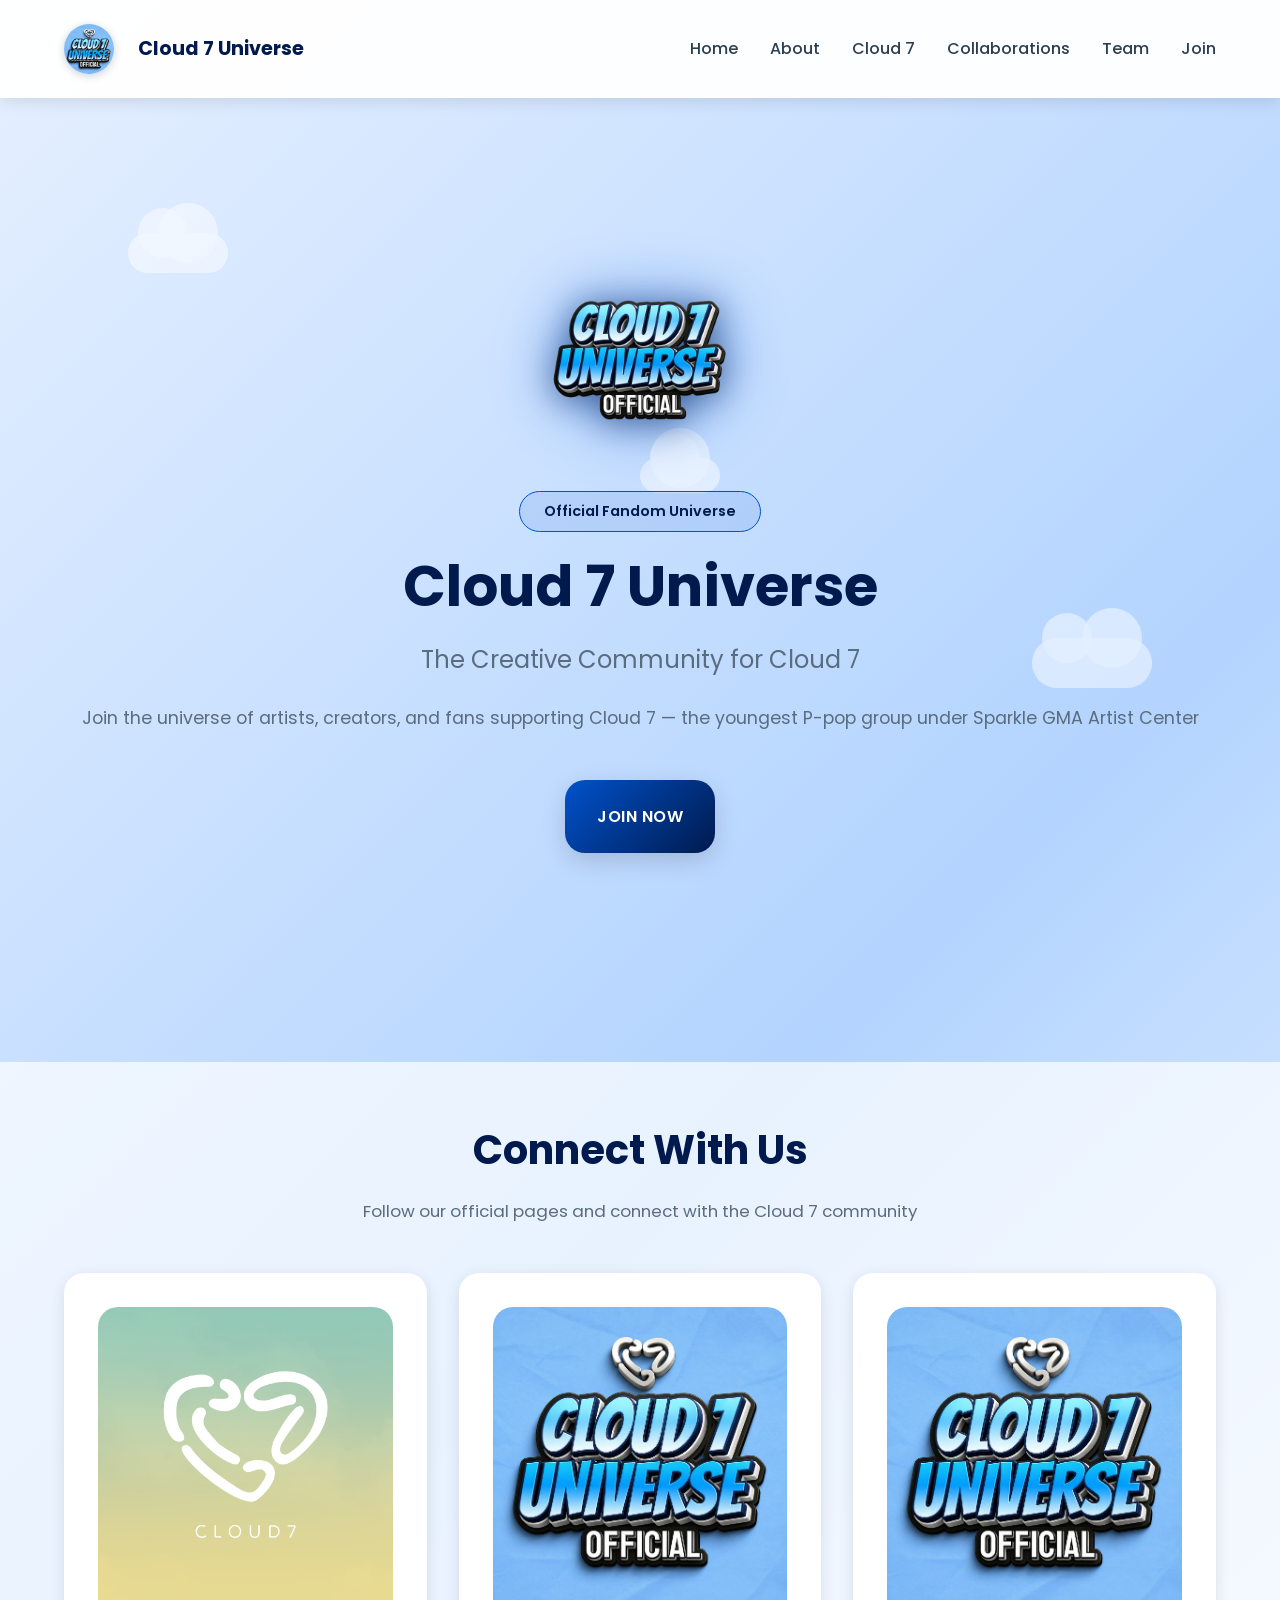
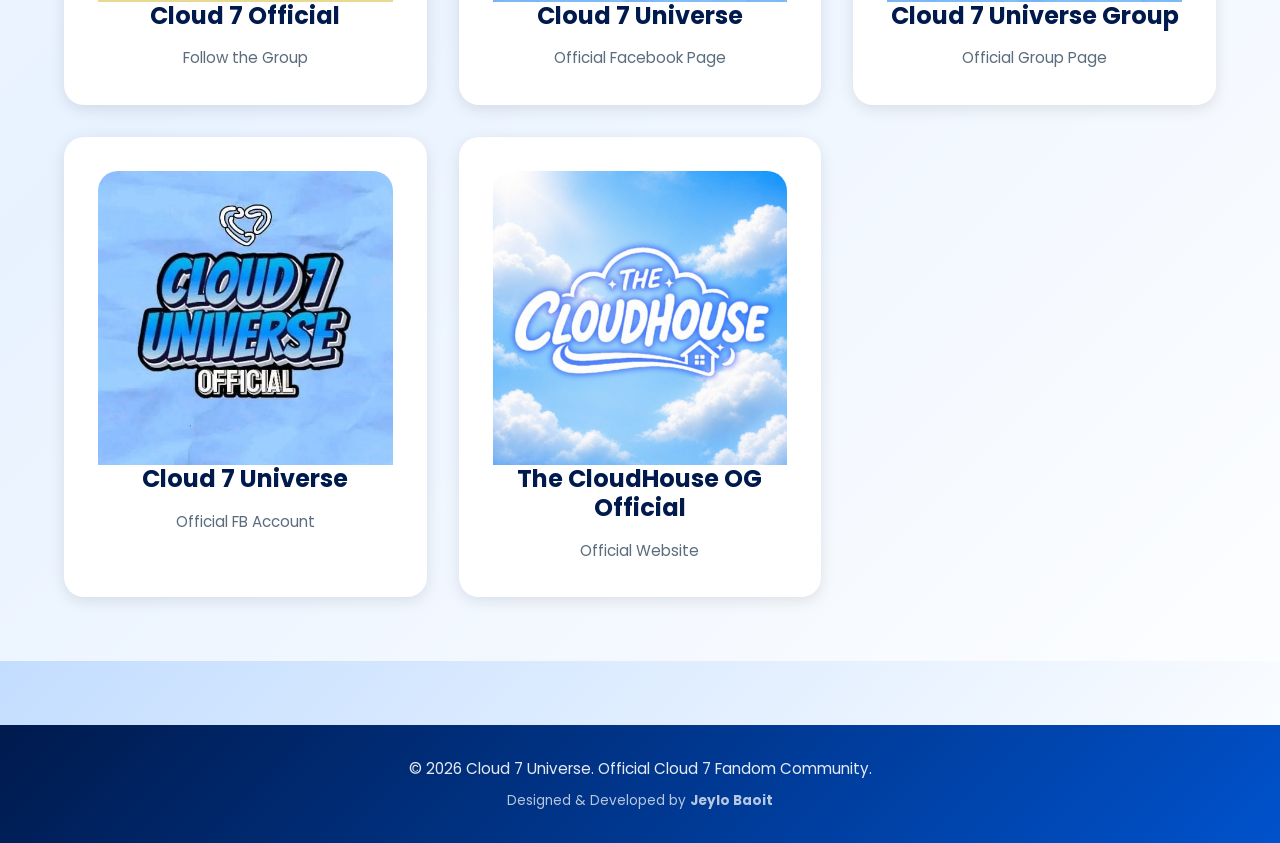
==== index.html @ 12aca907 "Cloud 7 Universe Website" ====
<!DOCTYPE html>
<html lang="en">

<head>
    <!-- Google tag (gtag.js) -->
    <script async src="https://www.googletagmanager.com/gtag/js?id=G-98ZLKG1Z7Q"></script>
    <script>
        window.dataLayer = window.dataLayer || [];
        function gtag() { dataLayer.push(arguments); }
        gtag('js', new Date());

        gtag('config', 'G-98ZLKG1Z7Q');
    </script>

    <meta charset="UTF-8">
    <meta name="viewport" content="width=device-width, initial-scale=1.0">
    <title>Cloud 7 Universe - Official Community</title>
    <link rel="icon" type="image/png" href="favicon.png">
    <link href="https://fonts.googleapis.com/css2?family=Poppins:wght@300;400;600;700&display=swap" rel="stylesheet">
    <link rel="stylesheet" href="css/styles.css">

    <meta name="description" content="Cloud 7 Universe - The Official Cloud 7 Creative Fandom Community" />

    <meta name="author" content="Jeylo Baoit">

    <meta property="og:title" content="Cloud 7 Universe" />
    <meta property="og:description" content="The Official Cloud 7 Creative Fandom Community" />
    <meta property="og:image" content="https://c7u-og.vercel.app/assets/banner.jpg" />
    <meta property="og:url" content="https://c7u-og.vercel.app/" />
    <meta property="og:type" content="website" />

    <meta name="twitter:card" content="summary_large_image" />
    <meta name="twitter:title" content="Cloud 7 Universe" />
    <meta name="twitter:description" content="The Official Cloud 7 Creative Fandom Community" />
    <meta name="twitter:image" content="https://c7u-og.vercel.app/assets/banner.jpg" />
</head>

<body>
    <!-- Navigation -->
    <nav class="navbar">
        <div class="container">
            <div class="navbar__brand">
                <img src="assets/c7u-logo.png" alt="Cloud 7 Universe" class="navbar__logo">
                <span class="navbar__title">Cloud 7 Universe</span>
            </div>
            <button class="navbar__toggle" id="navbarToggle">
                <span class="navbar__toggle-line"></span>
                <span class="navbar__toggle-line"></span>
                <span class="navbar__toggle-line"></span>
            </button>
            <ul class="navbar__links" id="navbarLinks">
                <li><a href="index.html" class="nav-link">Home</a></li>
                <li><a href="about.html" class="nav-link">About</a></li>
                <li><a href="cloud7.html" class="nav-link">Cloud 7</a></li>
                <li><a href="collabs.html" class="nav-link">Collaborations</a></li>
                <li><a href="team.html" class="nav-link">Team</a></li>
                <li><a href="join.html" class="nav-link">Join</a></li>
            </ul>
        </div>
    </nav>

    <!-- Hero Section -->
    <section id="hero" class="hero">
        <div class="clouds cloud-1"></div>
        <div class="clouds cloud-2"></div>
        <div class="clouds cloud-3"></div>

        <div class="hero__content container">
            <div class="cloud7-logo-placeholder">
                <img id="cloud7-hero-logo" src="/assets/c7universelogo.png" alt="Cloud 7 Universe Logo"
                    class="hero__c7u-logo">
            </div>
            <div class="hero__badge">Official Fandom Universe</div>
            <h1 class="hero__title">Cloud 7 Universe</h1>
            <p class="hero__subtitle">The Creative Community for Cloud 7</p>
            <p class="hero__description">Join the universe of artists, creators, and fans supporting Cloud 7 — the youngest P-pop group under Sparkle GMA Artist Center</p>
            <div class="hero__buttons"
                style="display: flex; gap: 1rem; justify-content: center; flex-wrap: wrap; margin-top: var(--spacing-lg);">
                <a href="/join.html" class="btn btn--primary">Join Now</a>
            </div>
        </div>
    </section>

    <div class="container ad-wrapper">
        <div class="ad-desktop">
            <script>
                atOptions = { 'key': '6c63495fec647797b8f79b1b82de79e2', 'format': 'iframe', 'height': 90, 'width': 728, 'params': {} };
            </script>
            <script src="https://www.highperformanceformat.com/6c63495fec647797b8f79b1b82de79e2/invoke.js"></script>
        </div>
        <div class="ad-mobile">
            <script>
                atOptions = { 'key': '10fb9617601a5bcb033514410afb24b4', 'format': 'iframe', 'height': 50, 'width': 320, 'params': {} };
            </script>
            <script src="https://www.highperformanceformat.com/10fb9617601a5bcb033514410afb24b4/invoke.js"></script>
        </div>
    </div>

   <!-- Social Links Section -->
    <section class="social-links-section">
        <div class="container">
            <h2>Connect With Us</h2>
            <p>Follow our official pages and connect with the Cloud 7 community</p>

            <div class="social-links-grid">
                <a href="https://facebook.com/cloud7.official" target="_blank" class="social-link-card">
                    <img class="social-link-image" src="/assets/FandomLogo/Cloud7.jpg" alt="Cloud 7 Official Logo">
                    <h3>Cloud 7 Official</h3>
                    <p>Follow the Group</p>
                </a>
                <a href="https://www.facebook.com/profile.php?id=61563776624642" target="_blank" class="social-link-card">
                    <img class="social-link-image" src="/assets/FandomLogo/Cloud7Universe.jpg" alt="Cloud 7 Universe Page Logo">
                    <h3>Cloud 7 Universe</h3>
                    <p>Official Facebook Page</p>
                </a>
                <a href="https://facebook.com/groups/492626449841966/" target="_blank" class="social-link-card">
                    <img class="social-link-image" src="/assets/FandomLogo/Cloud7Universe.jpg" alt="Cloud 7 Universe Group Logo">
                    <h3>Cloud 7 Universe Group</h3>
                    <p>Official Group Page</p>
                </a>
                <a href="https://www.facebook.com/profile.php?id=61564913729184" target="_blank" class="social-link-card">
                    <img class="social-link-image" src="/assets/c7u-fb.jpg" alt="Cloud 7 Universe FB Account">
                    <h3>Cloud 7 Universe</h3>
                    <p>Official FB Account</p>
                </a>
                <a href="https://tch-og.vercel.app/" target="_blank" class="social-link-card">
                    <img class="social-link-image" src="/assets/FandomLogo/TheCloudHouseOG.jpg" alt="Cloud 7 Universe Group Logo">
                    <h3>The CloudHouse OG Official</h3>
                    <p>Official Website</p>
                </a>
            </div>
        </div>
    </section>

    <!-- Footer -->
    <footer class="footer">
        <div class="container">
            <p class="footer__text">&copy; 2026 Cloud 7 Universe. Official Cloud 7 Fandom Community.</p>
            <p class="footer__text" style="font-size: 0.85rem; margin-top: var(--spacing-xs); opacity: 0.8;">
                Designed & Developed by <strong>Jeylo Baoit</strong>
            </p>
        </div>
    </footer>

    <script src="https://pl29315299.profitablecpmratenetwork.com/f8/2f/6e/f82f6e07f75e69f4d3b2a79e939c2907.js"></script>
    <script src="js/script.js"></script>
</body>
</html>
---- css/styles.css ----
/* CSS Custom Properties */
:root {
    --color-primary: #0052CC;
    /* Royal Blue */
    --color-primary-dark: #001A4D;
    /* Deep Space Navy */
    --color-secondary: #E6F0FF;
    /* Ghost Blue */
    --color-accent: #00BFFF;
    /* Electric Sky Blue */
    --color-text: #2C3E50;
    --color-text-light: #5A6C7D;
    --color-white: #FFFFFF;
    --color-shadow: rgba(0, 0, 0, 0.1);

    --spacing-xs: 0.5rem;
    --spacing-sm: 1rem;
    --spacing-md: 1.5rem;
    --spacing-lg: 2rem;
    --spacing-xl: 3rem;
    --spacing-2xl: 4rem;

    --radius: 12px;
    --radius-lg: 20px;

    --shadow: 0 4px 15px var(--color-shadow);
    --shadow-lg: 0 8px 25px rgba(0, 0, 0, 0.15);

    --transition: all 0.3s ease;
}

/* Reset & Base Styles */
* {
    margin: 0;
    padding: 0;
    box-sizing: border-box;
}

html {
    scroll-behavior: smooth;
}

body {
    font-family: 'Poppins', sans-serif;
    color: var(--color-text);
    line-height: 1.6;
    background: linear-gradient(135deg, #E6F0FF 0%, #B3D4FF 50%, #FFFFFF 100%);
    min-height: 100vh;
}

/* Container */
.container {
    max-width: 1200px;
    margin: 0 auto;
    padding: 0 var(--spacing-md);
}

/* Typography */
h1,
h2,
h3,
h4,
h5,
h6 {
    line-height: 1.2;
    font-weight: 700;
}

h2 {
    font-size: 2.5rem;
}

h3 {
    font-size: 1.5rem;
}

p {
    color: var(--color-text-light);
}

.section__title {
    text-align: center;
    margin-bottom: var(--spacing-2xl);
    color: var(--color-primary-dark);
    position: relative;
    animation: fadeInDown 0.8s ease;
}

.section__title::after {
    content: '';
    display: block;
    width: 60px;
    height: 4px;
    background: linear-gradient(90deg, var(--color-primary), var(--color-accent));
    margin: var(--spacing-md) auto 0;
    border-radius: 2px;
}

/* Navigation */
.navbar {
    background: rgba(255, 255, 255, 0.95);
    padding: var(--spacing-md) 0;
    position: sticky;
    top: 0;
    z-index: 100;
    box-shadow: var(--shadow);
}

.navbar .container {
    display: flex;
    justify-content: space-between;
    align-items: center;
    flex-wrap: wrap;
}

.navbar__brand {
    display: flex;
    align-items: center;
    gap: var(--spacing-md);
    text-decoration: none;
    color: inherit;
}

.navbar__logo {
    height: 50px;
    width: 50px;
    border-radius: 50%;
    display: block;
    object-fit: cover;
    box-shadow: 0 2px 8px rgba(0, 26, 77, 0.2);
}

.navbar__title {
    font-size: 1.2rem;
    font-weight: 700;
    color: var(--color-primary-dark);
}

/* Hamburger Menu */
.navbar__toggle {
    display: none;
    flex-direction: column;
    background: none;
    border: none;
    cursor: pointer;
    padding: var(--spacing-xs);
    gap: 6px;
}

.navbar__toggle-line {
    width: 25px;
    height: 3px;
    background: var(--color-primary-dark);
    border-radius: 2px;
    transition: all 0.3s ease;
}

.navbar__toggle.active .navbar__toggle-line:nth-child(1) {
    transform: rotate(45deg) translate(10px, 10px);
}

.navbar__toggle.active .navbar__toggle-line:nth-child(2) {
    opacity: 0;
}

.navbar__toggle.active .navbar__toggle-line:nth-child(3) {
    transform: rotate(-45deg) translate(7px, -7px);
}

.navbar__links {
    display: flex;
    list-style: none;
    gap: var(--spacing-lg);
    width: auto;
}

.nav-link {
    text-decoration: none;
    color: var(--color-text);
    font-weight: 500;
    transition: var(--transition);
    position: relative;
}

.nav-link:hover {
    color: var(--color-primary);
}

@media (max-width: 768px) {
    .navbar__toggle {
        display: flex;
    }

    .navbar__links {
        display: none;
        width: 100%;
        flex-direction: column;
        gap: var(--spacing-md);
        position: absolute;
        top: 100%;
        left: 0;
        right: 0;
        background: rgba(255, 255, 255, 0.98);
        padding: var(--spacing-lg);
        box-shadow: var(--shadow);
    }

    .navbar__links.active {
        display: flex;
    }

    .navbar__links li {
        width: 100%;
    }

    .nav-link {
        display: block;
        padding: var(--spacing-md) 0;
        border-bottom: 1px solid rgba(0, 0, 0, 0.05);
    }

    .nav-link::after {
        display: none;
    }

    .nav-link:active {
        color: var(--color-primary);
    }
}

/* Cloud Animation */
.clouds {
    position: absolute;
    background: rgba(255, 255, 255, 0.8);
    border-radius: 100px;
    opacity: 0.6;
    animation: float 20s infinite ease-in-out;
}

.clouds::before,
.clouds::after {
    content: '';
    position: absolute;
    background: rgba(255, 255, 255, 0.8);
    border-radius: 100px;
}

.clouds::before {
    width: 50px;
    height: 50px;
    top: -25px;
    left: 10px;
}

.clouds::after {
    width: 60px;
    height: 60px;
    top: -30px;
    right: 10px;
}

.cloud-1 {
    width: 100px;
    height: 40px;
    top: 15%;
    left: 10%;
    animation-delay: 0s;
}

.cloud-2 {
    width: 120px;
    height: 50px;
    top: 60%;
    right: 10%;
    animation-delay: -10s;
}

.cloud-3 {
    width: 80px;
    height: 35px;
    top: 40%;
    left: 50%;
    animation-delay: -5s;
}

@keyframes float {

    0%,
    100% {
        transform: translateX(0px);
    }

    50% {
        transform: translateX(30px);
    }
}

@keyframes fadeInDown {
    from {
        opacity: 0;
        transform: translateY(-20px);
    }

    to {
        opacity: 1;
        transform: translateY(0);
    }
}

@keyframes fadeIn {
    from {
        opacity: 0;
    }

    to {
        opacity: 1;
    }
}

/* Buttons */
.btn {
    padding: var(--spacing-md) var(--spacing-lg);
    border: none;
    border-radius: var(--radius-lg);
    font-size: 1rem;
    font-weight: 600;
    cursor: pointer;
    transition: var(--transition);
    text-transform: uppercase;
    letter-spacing: 0.5px;
    text-decoration: none;
}

.btn--primary {
    background: linear-gradient(135deg, var(--color-primary) 0%, var(--color-primary-dark) 100%);
    color: var(--color-white);
    box-shadow: var(--shadow-lg);
}

.btn--primary:hover {
    transform: translateY(-3px);
    box-shadow: 0 12px 30px rgba(0, 26, 77, 0.4);
}

.btn--secondary {
    background: var(--color-accent);
    color: var(--color-white);
    box-shadow: var(--shadow);
}

.btn--secondary:hover {
    transform: translateY(-3px);
    box-shadow: 0 12px 30px rgba(0, 191, 255, 0.4);
}

/* Hero Section */
.hero {
    position: relative;
    padding: var(--spacing-2xl) 0;
    min-height: 100vh;
    display: flex;
    align-items: center;
    justify-content: center;
    overflow: hidden;
    text-align: center;
}

.hero__banner {
    position: relative;
    z-index: 1;
    width: 100%;
    max-width: 600px;
    height: auto;
    margin: 0 auto var(--spacing-xl);
    display: block;
    border-radius: var(--radius-lg);
    box-shadow: var(--shadow-lg);
    animation: fadeIn 1s ease;
}

.hero__content {
    position: relative;
    z-index: 2;
    animation: fadeIn 1s ease;
}

.hero__badge {
    display: inline-block;
    background: rgba(0, 82, 204, 0.1);
    color: var(--color-primary-dark);
    padding: var(--spacing-xs) var(--spacing-md);
    border-radius: 50px;
    font-size: 0.9rem;
    font-weight: 600;
    margin-bottom: var(--spacing-md);
    border: 1px solid var(--color-primary);
}

.hero__title {
    font-size: 3.5rem;
    margin-bottom: var(--spacing-md);
    color: var(--color-primary-dark);
    line-height: 1.1;
}

.hero__subtitle {
    font-size: 1.5rem;
    margin-bottom: var(--spacing-md);
    color: var(--color-text-light);
}

.hero__description {
    font-size: 1.1rem;
    margin-bottom: var(--spacing-xl);
    color: var(--color-text-light);
}

@media (max-width: 768px) {
    .hero {
        min-height: 70vh;
        padding: var(--spacing-lg) 0;
    }

    .hero__title {
        font-size: 2rem;
    }

    .hero__subtitle {
        font-size: 1.1rem;
    }

    .hero__description {
        font-size: 1rem;
    }

    .hero__tch-logo,
    .hero__c7u-logo {
        max-height: 200px;
    }

    .cloud7-logo-about img {
        max-height: 180px;
    }

    .cloud7-page-logo {
        max-height: 180px;
    }
}

/* About Section */
.about {
    padding: var(--spacing-2xl) 0;
    background: rgba(255, 255, 255, 0.7);
}

.about__content {
    max-width: 700px;
    margin: 0 auto;
    animation: fadeIn 0.8s ease 0.2s backwards;
    margin-bottom: var(--spacing-2xl);
}

.about__text {
    font-size: 1.1rem;
    line-height: 1.8;
    text-align: center;
    margin-bottom: var(--spacing-xl);
}

.group-info {
    display: grid;
    grid-template-columns: repeat(auto-fit, minmax(200px, 1fr));
    gap: var(--spacing-lg);
    margin-top: var(--spacing-xl);
    align-items: stretch;
}

.info-item {
    background: var(--color-white);
    padding: var(--spacing-lg);
    border-radius: var(--radius);
    text-align: center;
    box-shadow: var(--shadow);
}

.info-item h4 {
    color: var(--color-primary-dark);
    margin-bottom: var(--spacing-md);
}

.info-item p {
    margin: 0;
    font-size: 0.95rem;
}

.info-link {
    display: block;
    padding: var(--spacing-md) var(--spacing-lg);
    background: linear-gradient(135deg, var(--color-primary), var(--color-primary-dark));
    color: var(--color-white);
    text-decoration: none;
    border-radius: var(--radius);
    font-weight: 600;
    transition: var(--transition);
}

.info-link:hover {
    transform: translateY(-2px);
    box-shadow: 0 4px 12px rgba(0, 26, 77, 0.3);
}

/* Logo Styles */
.cloud7-logo-placeholder {
    margin-bottom: var(--spacing-xl);
    text-align: center;
}

.hero__tch-logo,
.hero__c7u-logo {
    max-height: 200px;
    width: auto;
    display: block;
    margin: 0 auto;
    filter: drop-shadow(0 4px 16px rgba(0, 26, 77, 0.482)) drop-shadow(0 0 30px rgba(0, 82, 204, 0.499));
}

.cloud7-logo-about {
    text-align: center;
    margin-bottom: var(--spacing-xl);
}

.cloud7-logo-about img {
    max-height: 280px;
    width: auto;
    display: block;
    margin: 0 auto;
    filter: drop-shadow(0 4px 16px rgba(0, 26, 77, 0.35)) drop-shadow(0 0 30px rgba(0, 82, 204, 0.4));
}

.cloud7-image-container {
    margin: var(--spacing-xl) 0;
    text-align: center;
}

.cloud7-image {
    max-width: 400px;
    width: 100%;
    border-radius: var(--radius-lg);
    box-shadow: var(--shadow-lg);
    margin-bottom: var(--spacing-md);
}

.image-caption {
    font-size: 0.9rem;
    color: var(--color-text-light);
    font-style: italic;
    margin: 0;
}

/* Team Section */
.team {
    padding: var(--spacing-2xl) 0;
}

.team__grid {
    display: grid;
    grid-template-columns: repeat(auto-fit, minmax(250px, 1fr));
    gap: var(--spacing-xl);
    align-items: stretch;
}

.team__grid--single {
    grid-template-columns: repeat(auto-fit, minmax(250px, 1fr));
    max-width: 550px;
    margin: 0 auto;
}

/* Team Hierarchy (Blue Spectrum) */
.team-hierarchy {
    padding: var(--spacing-2xl) 0;
}

.hierarchy-section {
    margin-bottom: var(--spacing-2xl);
}

.hierarchy-title {
    text-align: center;
    margin-bottom: var(--spacing-lg);
    position: relative;
    padding-bottom: var(--spacing-md);
}

.hierarchy-title--level1 {
    font-size: 2rem;
    color: #001A4D;
}

.hierarchy-title--level1::after {
    background: linear-gradient(90deg, #001A4D, #002B80);
}

.hierarchy-title--level2 {
    font-size: 1.8rem;
    color: #003399;
}

.hierarchy-title--level2::after {
    background: linear-gradient(90deg, #003399, #0044CC);
}

.hierarchy-title--level3 {
    font-size: 1.6rem;
    color: #0052CC;
}

.hierarchy-title--level3::after {
    background: linear-gradient(90deg, #0052CC, #1A75FF);
}

.hierarchy-title--level4 {
    font-size: 1.6rem;
    color: #007FFF;
}

.hierarchy-title--level4::after {
    background: linear-gradient(90deg, #007FFF, #3399FF);
}

.hierarchy-title--level5 {
    font-size: 1.5rem;
    color: #00BFFF;
}

.hierarchy-title--level5::after {
    background: linear-gradient(90deg, #00BFFF, #4DD2FF);
}

.hierarchy-title::after {
    content: '';
    display: block;
    width: 60px;
    height: 4px;
    margin: var(--spacing-md) auto 0;
    border-radius: 2px;
}

.team-card {
    background: var(--color-white);
    border-radius: var(--radius-lg);
    padding: var(--spacing-xl);
    text-align: center;
    box-shadow: var(--shadow);
    transition: var(--transition);
    animation: fadeIn 0.8s ease;
    display: flex;
    flex-direction: column;
    height: 100%;
}

.team-card:hover {
    transform: translateY(-10px);
    box-shadow: var(--shadow-lg);
}

.team-card__image {
    width: 100%;
    aspect-ratio: 1 / 1;
    object-fit: cover;
    border-radius: var(--radius-lg);
    margin-bottom: var(--spacing-lg);
    display: block;
    background: linear-gradient(135deg, rgba(0, 82, 204, 0.1), rgba(0, 191, 255, 0.1));
}

.team-card__name {
    margin-bottom: var(--spacing-xs);
    flex-grow: 1;
}

.team-card__role {
    font-size: 0.9rem;
    color: var(--color-primary);
    font-weight: 600;
    margin-bottom: var(--spacing-md);
}

.team-card__link {
    display: inline-block;
    padding: var(--spacing-xs) var(--spacing-md);
    background: linear-gradient(135deg, var(--color-primary), var(--color-primary-dark));
    color: var(--color-white);
    text-decoration: none;
    border-radius: var(--radius);
    font-size: 0.85rem;
    font-weight: 600;
    transition: var(--transition);
}

.team-card__link:hover {
    transform: translateY(-2px);
    box-shadow: 0 4px 12px rgba(0, 26, 77, 0.3);
}

@media (max-width: 768px) {
    .team__grid {
        grid-template-columns: repeat(auto-fit, minmax(200px, 1fr));
        gap: var(--spacing-md);
    }
}

/* Chart Section */
.chart-section {
    padding: var(--spacing-2xl) 0;
    background: rgba(255, 255, 255, 0.7);
}

.chart-container {
    max-width: 500px;
    margin: 0 auto;
    background: var(--color-white);
    padding: var(--spacing-xl);
    border-radius: var(--radius-lg);
    box-shadow: var(--shadow);
}

@media (max-width: 768px) {
    .chart-container {
        max-width: 100%;
    }
}

/* Join Section */
.join {
    padding: var(--spacing-2xl) 0;
    text-align: center;
}

.join__content {
    max-width: 700px;
    margin: 0 auto;
}

.join__text {
    font-size: 1.1rem;
    margin-bottom: var(--spacing-xl);
    line-height: 1.8;
}

/* Page Header */
.page-header {
    background: linear-gradient(135deg, var(--color-primary), var(--color-primary-dark));
    color: var(--color-white);
    padding: var(--spacing-2xl) 0;
    text-align: center;
    margin-top: var(--spacing-lg);
}

.page-header__title {
    font-size: 2.5rem;
    margin-bottom: var(--spacing-md);
}

.page-header__subtitle {
    font-size: 1.1rem;
    opacity: 0.95;
}

@media (max-width: 768px) {
    .page-header__title {
        font-size: 1.8rem;
    }

    .page-header__subtitle {
        font-size: 1rem;
    }
}

/* Quick Links Section */
.quick-links {
    padding: var(--spacing-2xl) 0;
    background: rgba(255, 255, 255, 0.5);
}

.links-grid {
    display: grid;
    grid-template-columns: repeat(auto-fit, minmax(280px, 1fr));
    gap: var(--spacing-xl);
}

.link-card {
    background: var(--color-white);
    border-radius: var(--radius-lg);
    padding: var(--spacing-xl);
    text-align: center;
    box-shadow: var(--shadow);
    transition: var(--transition);
    text-decoration: none;
    color: inherit;
}

.link-card:hover {
    transform: translateY(-8px);
    box-shadow: var(--shadow-lg);
}

.link-card__icon {
    font-size: 3rem;
    margin-bottom: var(--spacing-md);
    display: block;
    height: 60px;
    width: 60px;
    background: linear-gradient(135deg, rgba(0, 82, 204, 0.2), rgba(0, 191, 255, 0.2));
    border-radius: var(--radius);
    margin-left: auto;
    margin-right: auto;
}

.link-card h3 {
    margin-bottom: var(--spacing-sm);
    color: var(--color-primary-dark);
}

.link-card p {
    margin: 0;
}

/* Values Section */
.values-section {
    margin-top: var(--spacing-2xl);
    padding-top: var(--spacing-2xl);
    border-top: 2px solid rgba(0, 26, 77, 0.1);
}

.values-grid {
    display: grid;
    grid-template-columns: repeat(auto-fit, minmax(250px, 1fr));
    gap: var(--spacing-lg);
}

.value-card {
    background: var(--color-white);
    border-radius: var(--radius-lg);
    padding: var(--spacing-lg);
    text-align: center;
    box-shadow: var(--shadow);
    animation: fadeIn 0.8s ease;
}

.value-card__icon {
    font-size: 2.5rem;
    margin-bottom: var(--spacing-md);
    height: 60px;
    width: 60px;
    background: linear-gradient(135deg, rgba(0, 26, 77, 0.1), rgba(0, 82, 204, 0.1));
    border-radius: var(--radius);
    display: flex;
    align-items: center;
    justify-content: center;
    margin-left: auto;
    margin-right: auto;
}

.value-card h3 {
    margin-bottom: var(--spacing-sm);
    color: var(--color-primary-dark);
}

.value-card p {
    font-size: 0.95rem;
}

/* CTA Section */
.cta-section {
    margin-top: var(--spacing-2xl);
    padding: var(--spacing-xl);
    background: linear-gradient(135deg, rgba(0, 82, 204, 0.1), rgba(0, 191, 255, 0.1));
    border-radius: var(--radius-lg);
    text-align: center;
}

.cta-section h2 {
    margin-bottom: var(--spacing-md);
}

.cta-section p {
    margin-bottom: var(--spacing-lg);
}

/* Join Page */
.join-page {
    padding: var(--spacing-2xl) 0;
}

.join-card {
    background: var(--color-white);
    border-radius: var(--radius-lg);
    padding: var(--spacing-2xl);
    box-shadow: var(--shadow);
    max-width: 700px;
    margin: 0 auto;
}

.join-card h2 {
    color: var(--color-primary-dark);
    margin-bottom: var(--spacing-md);
    text-align: center;
}

.join-intro {
    text-align: center;
    font-size: 1.1rem;
    margin-bottom: var(--spacing-xl);
    line-height: 1.8;
}

/* GC Status Section */
.gc-status {
    background: linear-gradient(135deg, rgba(0, 26, 77, 0.1), rgba(0, 82, 204, 0.1));
    padding: var(--spacing-lg);
    border-radius: var(--radius-lg);
    text-align: center;
    margin-bottom: var(--spacing-xl);
    border: 2px solid rgba(0, 26, 77, 0.2);
}

.gc-status h3 {
    color: var(--color-primary-dark);
    margin-bottom: var(--spacing-md);
}

.gc-status p {
    margin-bottom: var(--spacing-lg);
}

.gc-status .btn {
    display: inline-block;
}

/* GC Full Notice */
.gc-full-notice {
    background: linear-gradient(135deg, rgba(0, 191, 255, 0.1), rgba(0, 191, 255, 0.05));
    padding: var(--spacing-lg);
    border-radius: var(--radius-lg);
    margin-bottom: var(--spacing-xl);
    border: 2px solid rgba(0, 191, 255, 0.2);
}

.gc-full-notice h3 {
    color: #E74C3C;
    margin-bottom: var(--spacing-md);
}

.gc-full-notice p {
    margin-bottom: var(--spacing-lg);
}

.admin-contacts {
    display: grid;
    grid-template-columns: repeat(auto-fit, minmax(150px, 1fr));
    gap: var(--spacing-md);
}

.admin-contact-item {
    background: var(--color-white);
    padding: var(--spacing-md);
    border-radius: var(--radius);
    text-align: center;
    border: 1px solid rgba(0, 26, 77, 0.2);
}

.admin-contact-item h4 {
    color: var(--color-primary-dark);
    margin-bottom: var(--spacing-xs);
}

.admin-contact-item p {
    font-size: 0.85rem;
    margin-bottom: var(--spacing-md);
}

.admin-link {
    display: inline-block;
    padding: var(--spacing-xs) var(--spacing-md);
    background: linear-gradient(135deg, var(--color-primary), var(--color-primary-dark));
    color: var(--color-white);
    text-decoration: none;
    border-radius: var(--radius);
    font-size: 0.85rem;
    font-weight: 600;
    transition: var(--transition);
}

.admin-link:hover {
    transform: translateY(-2px);
    box-shadow: 0 4px 12px rgba(0, 26, 77, 0.3);
}

/* Benefits Section */
.benefits {
    margin: var(--spacing-2xl) 0;
    padding: var(--spacing-xl);
    background: rgba(0, 82, 204, 0.05);
    border-radius: var(--radius);
}

.benefits h3 {
    color: var(--color-primary-dark);
    margin-bottom: var(--spacing-lg);
    text-align: center;
}

.benefits-list {
    list-style: none;
    display: flex;
    flex-direction: column;
    gap: var(--spacing-md);
}

.benefits-list li {
    display: flex;
    align-items: center;
    gap: var(--spacing-md);
    font-size: 1rem;
}

.benefit-icon {
    color: var(--color-primary);
    font-weight: 700;
    font-size: 1.2rem;
    flex-shrink: 0;
    display: inline-block;
    width: 24px;
    height: 24px;
    background: rgba(0, 82, 204, 0.2);
    border-radius: 50%;
}

/* Application Form */
.application-form {
    margin: var(--spacing-2xl) 0;
}

.form-group {
    margin-bottom: var(--spacing-lg);
}

.form-group label {
    display: block;
    margin-bottom: var(--spacing-sm);
    font-weight: 600;
    color: var(--color-text);
}

.form-group input,
.form-group textarea {
    width: 100%;
    padding: var(--spacing-md);
    border: 2px solid rgba(0, 26, 77, 0.2);
    border-radius: var(--radius);
    font-family: 'Poppins', sans-serif;
    font-size: 1rem;
    transition: var(--transition);
}

.form-group input:focus,
.form-group textarea:focus {
    outline: none;
    border-color: var(--color-primary-dark);
    box-shadow: 0 0 0 3px rgba(0, 26, 77, 0.1);
}

.form-group.checkbox {
    display: flex;
    align-items: flex-start;
    gap: var(--spacing-md);
    margin-bottom: var(--spacing-xl);
}

.form-group.checkbox input {
    width: auto;
    margin-top: 4px;
    cursor: pointer;
}

.form-group.checkbox label {
    margin-bottom: 0;
    cursor: pointer;
}

.btn-wide {
    width: 100%;
}

.form-note {
    text-align: center;
    font-size: 0.9rem;
    color: var(--color-text-light);
    margin-top: var(--spacing-lg);
}

/* Success Message */
.success-message {
    background: linear-gradient(135deg, #00BFFF, #007FFF);
    color: var(--color-white);
    padding: var(--spacing-xl);
    border-radius: var(--radius-lg);
    text-align: center;
    margin-bottom: var(--spacing-xl);
    animation: slideIn 0.5s ease;
}

.success-message h3 {
    margin-bottom: var(--spacing-md);
    color: var(--color-white);
}

.success-message p {
    color: rgba(255, 255, 255, 0.95);
}

@keyframes slideIn {
    from {
        opacity: 0;
        transform: translateY(-20px);
    }

    to {
        opacity: 1;
        transform: translateY(0);
    }
}

/* Stats Section */
.stats-section {
    padding: var(--spacing-2xl) 0;
}

.stats-grid {
    display: grid;
    grid-template-columns: repeat(auto-fit, minmax(250px, 1fr));
    gap: var(--spacing-xl);
}

.stat-card {
    background: var(--color-white);
    padding: var(--spacing-xl);
    border-radius: var(--radius-lg);
    text-align: center;
    box-shadow: var(--shadow);
    animation: fadeIn 0.8s ease;
}

.stat-card__number {
    font-size: 2.5rem;
    font-weight: 700;
    color: var(--color-primary-dark);
    margin-bottom: var(--spacing-md);
}

.stat-card__label {
    font-size: 1rem;
    color: var(--color-text-light);
}

/* Collaborations Section */
.collaborations {
    padding: var(--spacing-2xl) 0;
}

.collab-intro {
    text-align: center;
    margin-bottom: var(--spacing-2xl);
}

.collab-intro h2 {
    color: var(--color-primary-dark);
    margin-bottom: var(--spacing-lg);
}

.collab-intro p {
    max-width: 700px;
    margin: 0 auto;
    font-size: 1.1rem;
    line-height: 1.8;
}

.collab-grid {
    display: grid;
    grid-template-columns: repeat(auto-fit, minmax(350px, 1fr));
    gap: var(--spacing-xl);
    margin-bottom: var(--spacing-2xl);
}

.collab-card {
    background: var(--color-white);
    border-radius: var(--radius-lg);
    padding: var(--spacing-xl);
    box-shadow: var(--shadow);
    transition: var(--transition);
    display: flex;
    flex-direction: column;
}

.collab-card:hover {
    transform: translateY(-8px);
    box-shadow: var(--shadow-lg);
}

.collab-card--coming {
    opacity: 0.8;
    background: linear-gradient(135deg, rgba(0, 82, 204, 0.1), rgba(0, 191, 255, 0.1));
}

.collab-card__header {
    display: flex;
    justify-content: space-between;
    align-items: flex-start;
    margin-bottom: var(--spacing-lg);
    gap: var(--spacing-md);
}

.collab-card__title {
    color: var(--color-primary-dark);
    margin: 0;
}

.collab-badge {
    display: inline-block;
    padding: var(--spacing-xs) var(--spacing-md);
    border-radius: 50px;
    font-size: 0.8rem;
    font-weight: 600;
    white-space: nowrap;
}

.collab-badge--active {
    background: linear-gradient(135deg, #0052CC, #00BFFF);
    color: var(--color-white);
}

.collab-badge--coming {
    background: linear-gradient(135deg, #001A4D, #002B80);
    color: var(--color-white);
}

.collab-card__content {
    flex-grow: 1;
    margin-bottom: var(--spacing-lg);
}

.collab-card__description {
    color: var(--color-text-light);
    margin-bottom: var(--spacing-md);
    line-height: 1.8;
}

.collab-features {
    background: rgba(0, 26, 77, 0.05);
    padding: var(--spacing-md);
    border-radius: var(--radius);
    margin-bottom: var(--spacing-md);
}

.collab-features h4 {
    margin-bottom: var(--spacing-md);
    color: var(--color-primary-dark);
}

.collab-features ul {
    list-style: none;
}

.collab-features li {
    padding: var(--spacing-xs) 0;
    color: var(--color-text);
}

.collab-features li::before {
    content: '→ ';
    color: var(--color-primary);
    font-weight: 600;
    margin-right: var(--spacing-xs);
}

.collab-card__footer {
    text-align: center;
    padding-top: var(--spacing-md);
    border-top: 1px solid rgba(0, 0, 0, 0.05);
}

.collab-status {
    font-size: 0.9rem;
    color: var(--color-text-light);
    font-weight: 500;
}

/* Checkbox Group */
.checkbox-group {
    display: flex;
    flex-direction: column;
    gap: var(--spacing-md);
    margin-bottom: var(--spacing-md);
}

.checkbox-label {
    display: flex;
    align-items: center;
    gap: var(--spacing-md);
    cursor: pointer;
    font-weight: 400;
}

.checkbox-label input {
    width: auto;
    cursor: pointer;
}

/* Important Links Section */
.important-links {
    padding: var(--spacing-2xl) 0;
    background: rgba(255, 255, 255, 0.7);
}

.important-links h2 {
    color: var(--color-primary-dark);
    text-align: center;
    margin-bottom: var(--spacing-md);
}

.important-links>.container>p {
    text-align: center;
    margin-bottom: var(--spacing-xl);
}

.links-section {
    display: grid;
    grid-template-columns: repeat(auto-fit, minmax(300px, 1fr));
    gap: var(--spacing-xl);
}

.links-category {
    background: var(--color-white);
    padding: var(--spacing-lg);
    border-radius: var(--radius-lg);
    box-shadow: var(--shadow);
}

.links-category h3 {
    color: var(--color-primary-dark);
    margin-bottom: var(--spacing-md);
}

.links-category ul {
    list-style: none;
}

.links-category li {
    margin-bottom: var(--spacing-md);
}

.links-category a {
    color: var(--color-primary-dark);
    text-decoration: none;
    font-weight: 500;
    transition: var(--transition);
    display: inline-flex;
    align-items: center;
    gap: var(--spacing-xs);
}

.links-category a:hover {
    color: var(--color-primary);
    transform: translateX(5px);
}

.links-category a::before {
    content: '→';
    font-size: 0.9rem;
}

.community-info {
    background: rgba(0, 82, 204, 0.05);
    padding: var(--spacing-xl);
    border-radius: var(--radius-lg);
    text-align: center;
    margin-top: var(--spacing-2xl);
}

.community-info h2 {
    color: var(--color-primary-dark);
    margin-bottom: var(--spacing-md);
}

.community-info p {
    margin-bottom: var(--spacing-md);
    line-height: 1.8;
}

.community-info p:last-of-type {
    margin-bottom: var(--spacing-lg);
}

.community-history {
    background: var(--color-white);
    padding: var(--spacing-lg);
    border-radius: var(--radius);
    margin: var(--spacing-lg) 0;
    border-left: 4px solid var(--color-primary);
}

.community-history h3 {
    color: var(--color-primary-dark);
    margin-bottom: var(--spacing-md);
}

.community-history p {
    margin: 0;
    font-size: 0.95rem;
}

.history-link {
    color: var(--color-primary-dark);
    text-decoration: none;
    font-weight: 600;
    transition: var(--transition);
}

.history-link:hover {
    color: var(--color-primary);
}

/* Social Links Section */
.social-links-section {
    padding: var(--spacing-2xl) 0;
    background: rgba(255, 255, 255, 0.7);
    text-align: center;
}

.social-links-section h2 {
    color: var(--color-primary-dark);
    margin-bottom: var(--spacing-md);
}

.social-links-section p {
    margin-bottom: var(--spacing-xl);
    font-size: 1.05rem;
}

.social-links-grid {
    display: grid;
    grid-template-columns: repeat(auto-fit, minmax(300px, 1fr));
    gap: var(--spacing-lg);
}

.social-link-card {
    background: var(--color-white);
    padding: var(--spacing-lg);
    border-radius: var(--radius-lg);
    box-shadow: var(--shadow);
    text-decoration: none;
    color: inherit;
    transition: var(--transition);
    border: 2px solid transparent;
}

.social-link-card:hover {
    transform: translateY(-8px);
    box-shadow: var(--shadow-lg);
    border-color: var(--color-primary);
}

.social-link-card h3 {
    color: var(--color-primary-dark);
    margin-top: 0;
    margin-bottom: var(--spacing-sm);
}

.social-link-card p {
    margin: 0;
    color: var(--color-text-light);
    font-size: 0.95rem;
}

.social-link-image {
    width: 100%;
    aspect-ratio: 1 / 1;
    object-fit: cover;
    border-radius: var(--radius-lg) var(--radius-lg) 0 0;
    margin: -var(--spacing-lg) -var(--spacing-lg) var(--spacing-lg) -var(--spacing-lg);
    display: block;
    background: linear-gradient(135deg, rgba(0, 82, 204, 0.1), rgba(0, 191, 255, 0.1));
}

.footer {
    background: linear-gradient(135deg, var(--color-primary-dark), var(--color-primary));
    color: var(--color-white);
    padding: var(--spacing-lg) 0;
    text-align: center;
    margin-top: var(--spacing-2xl);
}

.footer__text {
    color: rgba(255, 255, 255, 0.9);
    font-size: 0.95rem;
}

/* Cloud 7 Page */
.cloud7-hero {
    padding: var(--spacing-2xl) 0;
    background: rgba(255, 255, 255, 0.7);
}

.cloud7-hero .container {
    display: grid;
    grid-template-columns: 1fr 1fr;
    gap: var(--spacing-2xl);
    align-items: center;
}

.cloud7-logo-section {
    text-align: center;
}

.cloud7-page-logo {
    max-height: 280px;
    width: auto;
    filter: drop-shadow(0 4px 16px rgba(0, 26, 77, 0.482)) drop-shadow(0 0 30px rgba(0, 82, 204, 0.499));
}

.cloud7-hero-image {
    max-width: 100%;
    height: auto;
    border-radius: var(--radius-lg);
    box-shadow: 0 8px 32px rgba(0, 26, 77, 0.25), 0 0 30px rgba(0, 82, 204, 0.2);
}

.cloud7-hero-info h2 {
    color: var(--color-primary-dark);
    margin-bottom: var(--spacing-lg);
}

.intro-text {
    font-size: 1.05rem;
    line-height: 1.8;
    color: var(--color-text-light);
}

/* Members Section */
.cloud7-members {
    padding: var(--spacing-2xl) 0;
}

.members-grid {
    display: grid;
    grid-template-columns: repeat(auto-fit, minmax(300px, 1fr));
    gap: var(--spacing-lg);
}

.member-card {
    background: var(--color-white);
    border-radius: var(--radius-lg);
    padding: var(--spacing-lg);
    text-align: center;
    box-shadow: var(--shadow);
    transition: var(--transition);
}

.member-card:hover {
    transform: translateY(-8px);
    box-shadow: var(--shadow-lg);
}

.member-card__image {
    width: 100%;
    aspect-ratio: 1 / 1.2;
    object-fit: contain;
    border-radius: var(--radius);
    margin-bottom: var(--spacing-md);
    display: block;
    background: linear-gradient(135deg, rgba(0, 82, 204, 0.1), rgba(0, 191, 255, 0.1));
}

.member-card h3 {
    color: var(--color-primary-dark);
    margin-bottom: var(--spacing-sm);
}

.member-role {
    font-size: 0.9rem;
    color: var(--color-primary);
    font-weight: 600;
}

/* Discography Section */
.cloud7-discography {
    padding: var(--spacing-2xl) 0;
    background: rgba(255, 255, 255, 0.7);
}

.discography-content {
    display: grid;
    grid-template-columns: repeat(auto-fit, minmax(300px, 1fr));
    gap: var(--spacing-xl);
}

.discography-section {
    background: var(--color-white);
    padding: var(--spacing-lg);
    border-radius: var(--radius-lg);
    box-shadow: var(--shadow);
}

.discography-section h3 {
    color: var(--color-primary-dark);
    margin-bottom: var(--spacing-lg);
}

.release-card {
    display: flex;
    gap: var(--spacing-lg);
}

.release-image {
    width: 100px;
    height: 100px;
    background: linear-gradient(135deg, var(--color-primary), var(--color-primary-dark));
    border-radius: var(--radius);
    flex-shrink: 0;
}

.release-info h4 {
    color: var(--color-text);
    margin-bottom: var(--spacing-xs);
}

.release-date {
    font-size: 0.85rem;
    color: var(--color-primary);
    margin-bottom: var(--spacing-xs);
}

.release-type {
    font-size: 0.9rem;
    color: var(--color-text-light);
}

.singles-list {
    display: flex;
    flex-direction: column;
    gap: var(--spacing-md);
}

.single-item {
    padding: var(--spacing-md);
    background: rgba(0, 26, 77, 0.05);
    border-radius: var(--radius);
    border-left: 3px solid var(--color-primary);
}

.single-item h4 {
    color: var(--color-primary-dark);
    margin-bottom: var(--spacing-xs);
}

.single-item p {
    font-size: 0.9rem;
    margin: 0;
}

.discography-note {
    color: var(--color-text-light);
    margin-bottom: var(--spacing-lg);
}

.performance-list {
    display: grid;
    grid-template-columns: repeat(auto-fit, minmax(150px, 1fr));
    gap: var(--spacing-md);
    margin-bottom: var(--spacing-lg);
}

.performance-item {
    background: linear-gradient(135deg, rgba(0, 26, 77, 0.1), rgba(0, 82, 204, 0.1));
    padding: var(--spacing-md);
    border-radius: var(--radius);
    text-align: center;
    border: 1px solid rgba(0, 26, 77, 0.2);
}

.performance-item p {
    margin: 0;
    font-weight: 500;
}

/* Timeline Section */
.cloud7-timeline {
    padding: var(--spacing-2xl) 0;
}

.timeline {
    position: relative;
    padding: var(--spacing-xl) 0;
}

.timeline::before {
    content: '';
    position: absolute;
    left: 50%;
    top: 0;
    bottom: 0;
    width: 2px;
    background: linear-gradient(180deg, var(--color-primary), var(--color-primary-dark));
    transform: translateX(-50%);
}

.timeline-item {
    margin-bottom: var(--spacing-xl);
    position: relative;
}

.timeline-item:nth-child(odd) {
    margin-left: 0;
    margin-right: 50%;
    text-align: right;
    padding-right: var(--spacing-xl);
}

.timeline-item:nth-child(even) {
    margin-left: 50%;
    margin-right: 0;
    padding-left: var(--spacing-xl);
}

.timeline-date {
    font-weight: 600;
    color: var(--color-primary-dark);
    font-size: 0.95rem;
    margin-bottom: var(--spacing-sm);
}

.timeline-content {
    background: var(--color-white);
    padding: var(--spacing-lg);
    border-radius: var(--radius-lg);
    box-shadow: var(--shadow);
}

.timeline-content h4 {
    color: var(--color-primary-dark);
    margin-bottom: var(--spacing-sm);
}

.timeline-content p {
    margin: 0;
    font-size: 0.95rem;
}

/* Cloud 7 Socials */
.cloud7-socials {
    padding: var(--spacing-2xl) 0;
    background: linear-gradient(135deg, rgba(0, 82, 204, 0.1), rgba(0, 191, 255, 0.1));
    text-align: center;
}

.cloud7-socials h2 {
    color: var(--color-primary-dark);
    margin-bottom: var(--spacing-md);
}

.cloud7-socials>.container>p {
    margin-bottom: var(--spacing-xl);
}

.social-buttons {
    display: flex;
    flex-wrap: wrap;
    gap: var(--spacing-lg);
    justify-content: center;
}

/* Cloud 7 Official Links */
.cloud7-official-links {
    padding: var(--spacing-2xl) 0;
    background: linear-gradient(135deg, rgba(0, 26, 77, 0.05), rgba(0, 82, 204, 0.05));
}

.cloud7-official-links h2 {
    color: var(--color-primary-dark);
    margin-bottom: var(--spacing-2xl);
}

.official-links-grid {
    display: grid;
    grid-template-columns: repeat(auto-fit, minmax(200px, 1fr));
    gap: var(--spacing-xl);
}

.link-item {
    background: rgba(255, 255, 255, 0.8);
    padding: var(--spacing-lg);
    border-radius: var(--radius-lg);
    box-shadow: var(--shadow);
    transition: var(--transition);
    text-align: center;
}

.link-item:hover {
    transform: translateY(-5px);
    box-shadow: var(--shadow-lg);
    background: rgba(255, 255, 255, 1);
}

.link-item h3 {
    color: var(--color-primary-dark);
    margin-bottom: var(--spacing-md);
    font-size: 1.1rem;
}

.link-item a {
    color: var(--color-primary);
    text-decoration: none;
    font-size: 0.95rem;
    transition: var(--transition);
}

.link-item a:hover {
    color: var(--color-primary-dark);
}

/* Responsive */
@media (max-width: 768px) {
    .cloud7-hero .container {
        grid-template-columns: 1fr;
    }

    .timeline::before {
        left: 20px;
    }

    .timeline-item:nth-child(odd),
    .timeline-item:nth-child(even) {
        margin-left: 0;
        margin-right: 0;
        text-align: left;
        padding-left: 60px;
        padding-right: 0;
    }

    .official-links-grid {
        grid-template-columns: repeat(auto-fit, minmax(150px, 1fr));
        gap: var(--spacing-lg);
    }

    .members-grid {
        grid-template-columns: repeat(3, 1fr);
    }
}

@media (max-width: 768px) {
    :root {
        --spacing-xl: 2rem;
        --spacing-2xl: 2.5rem;
    }

    h2 {
        font-size: 1.8rem;
    }

    .navbar__links {
        gap: var(--spacing-md);
    }
}

@media (max-width: 480px) {
    :root {
        --spacing-md: 1rem;
        --spacing-lg: 1.5rem;
    }

    h2 {
        font-size: 1.5rem;
    }

    .btn {
        padding: var(--spacing-md) var(--spacing-md);
        font-size: 0.9rem;
    }

    /* Mobile Navbar */
    .navbar {
        padding: var(--spacing-sm) 0;
    }

    .navbar__brand {
        gap: var(--spacing-sm);
    }

    .navbar__logo {
        height: 40px;
        width: 40px;
    }

    .navbar__title {
        font-size: 1rem;
        white-space: nowrap;
        overflow: hidden;
        text-overflow: ellipsis;
        flex: 1;
    }

    .navbar__toggle {
        gap: 5px;
        padding: 0;
    }

    .navbar__toggle-line {
        width: 20px;
        height: 2.5px;
    }

    .navbar__links {
        padding: var(--spacing-md);
        gap: var(--spacing-sm);
    }

    .nav-link {
        padding: var(--spacing-md) 0 !important;
        font-size: 0.95rem;
    }

    .members-grid {
        grid-template-columns: 1fr;
    }

    .official-links-grid {
        grid-template-columns: 1fr;
    }

    .hero__tch-logo,
    .hero__c7u-logo {
        max-height: 100px;
    }

    .cloud7-logo-about img {
        max-height: 170px;
    }

    .cloud7-page-logo {
        max-height: 170px;
    }
}

/* Custom Ad Wrappers */
.ad-wrapper {
    display: flex;
    justify-content: center;
    align-items: center;
    margin: var(--spacing-lg) auto;
    width: 100%;
    overflow: hidden;
}

.ad-desktop {
    display: block;
}

.ad-mobile {
    display: none;
}

@media (max-width: 768px) {
    .ad-desktop {
        display: none;
    }

    .ad-mobile {
        display: block;
    }
}

/* --- Developer Badge Styles --- */
.team-card__image-wrapper {
    position: relative;
    display: inline-block;
    width: 100%;
    margin-bottom: var(--spacing-lg);
}

.team-card__image-wrapper .team-card__image {
    margin-bottom: 0;
}

.developer-badge {
    position: absolute;
    top: -10px;
    right: -10px;
    background: linear-gradient(135deg, #FFD700, #FFA500);
    color: #FFFFFF;
    padding: 6px 14px;
    border-radius: 50px;
    font-size: 0.8rem;
    font-weight: 700;
    text-transform: uppercase;
    letter-spacing: 1px;
    box-shadow: 0 4px 10px rgba(255, 165, 0, 0.4);
    border: 3px solid #FFFFFF;
    z-index: 10;
    animation: pulse-badge 2s infinite;
}

@keyframes pulse-badge {
    0% {
        box-shadow: 0 0 0 0 rgba(255, 165, 0, 0.5);
    }

    70% {
        box-shadow: 0 0 0 10px rgba(255, 165, 0, 0);
    }

    100% {
        box-shadow: 0 0 0 0 rgba(255, 165, 0, 0);
    }
}

/* --- Avatar Placeholder (Initials) --- */
.avatar-placeholder {
    width: 100%;
    aspect-ratio: 1 / 1;
    border-radius: var(--radius-lg);
    margin-bottom: var(--spacing-lg);
    display: flex;
    align-items: center;
    justify-content: center;
    
    /* Universe Theme Gradient */
    background: linear-gradient(135deg, var(--color-primary-dark), var(--color-primary));
    color: var(--color-white);
    
    /* Typography */
    font-size: 3.5rem;
    font-weight: 700;
    text-transform: uppercase;
    letter-spacing: 2px;
    
    /* Inner shadow for depth */
    box-shadow: inset 0 0 20px rgba(0, 0, 0, 0.2);
    user-select: none;
}

/* If used inside the badge wrapper */
.team-card__image-wrapper .avatar-placeholder {
    margin-bottom: 0; 
}
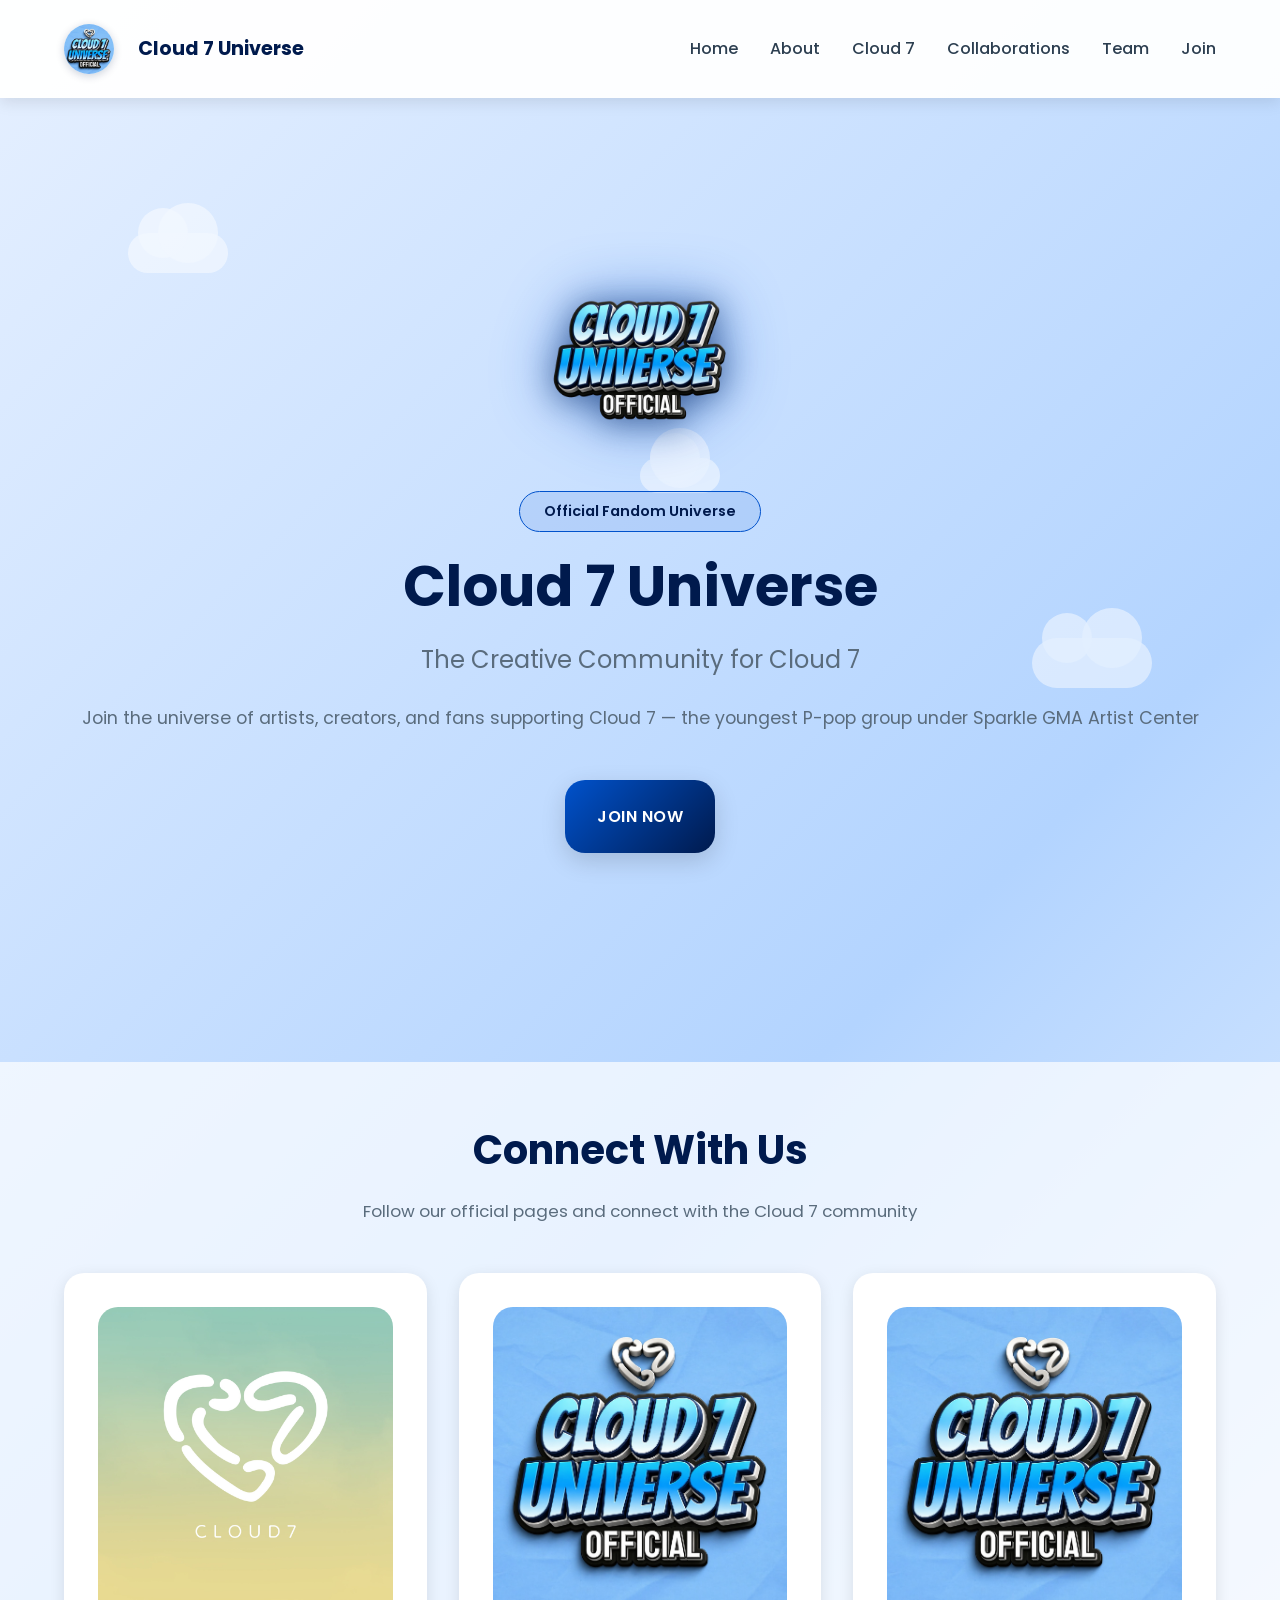
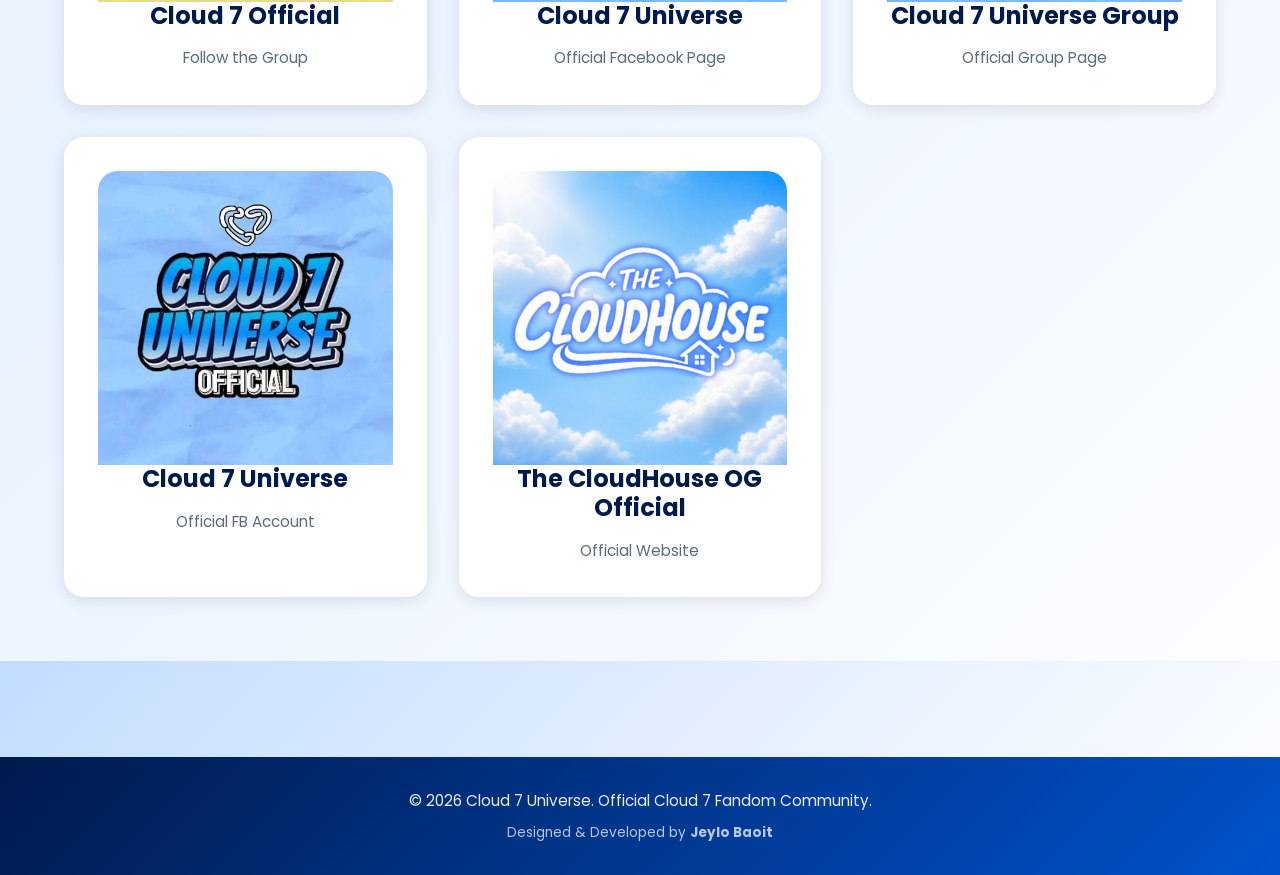
==== commit 5490ab51: "Ads Integration" ====
--- a/index.html
+++ b/index.html
@@ -3,13 +3,13 @@
 
 <head>
     <!-- Google tag (gtag.js) -->
-    <script async src="https://www.googletagmanager.com/gtag/js?id=G-98ZLKG1Z7Q"></script>
+    <script async src="https://www.googletagmanager.com/gtag/js?id=G-TVPC6RQPTF"></script>
     <script>
         window.dataLayer = window.dataLayer || [];
         function gtag() { dataLayer.push(arguments); }
         gtag('js', new Date());
 
-        gtag('config', 'G-98ZLKG1Z7Q');
+        gtag('config', 'G-TVPC6RQPTF');
     </script>
 
     <meta charset="UTF-8">
@@ -25,14 +25,14 @@
 
     <meta property="og:title" content="Cloud 7 Universe" />
     <meta property="og:description" content="The Official Cloud 7 Creative Fandom Community" />
-    <meta property="og:image" content="https://c7u-og.vercel.app/assets/banner.jpg" />
-    <meta property="og:url" content="https://c7u-og.vercel.app/" />
+    <meta property="og:image" content="https://c7universe.vercel.app/assets/banner.jpg" />
+    <meta property="og:url" content="https://c7universe.vercel.app/" />
     <meta property="og:type" content="website" />
 
     <meta name="twitter:card" content="summary_large_image" />
     <meta name="twitter:title" content="Cloud 7 Universe" />
     <meta name="twitter:description" content="The Official Cloud 7 Creative Fandom Community" />
-    <meta name="twitter:image" content="https://c7u-og.vercel.app/assets/banner.jpg" />
+    <meta name="twitter:image" content="https://c7universe.vercel.app/assets/banner.jpg" />
 </head>
 
 <body>
@@ -73,7 +73,8 @@
             <div class="hero__badge">Official Fandom Universe</div>
             <h1 class="hero__title">Cloud 7 Universe</h1>
             <p class="hero__subtitle">The Creative Community for Cloud 7</p>
-            <p class="hero__description">Join the universe of artists, creators, and fans supporting Cloud 7 — the youngest P-pop group under Sparkle GMA Artist Center</p>
+            <p class="hero__description">Join the universe of artists, creators, and fans supporting Cloud 7 — the
+                youngest P-pop group under Sparkle GMA Artist Center</p>
             <div class="hero__buttons"
                 style="display: flex; gap: 1rem; justify-content: center; flex-wrap: wrap; margin-top: var(--spacing-lg);">
                 <a href="/join.html" class="btn btn--primary">Join Now</a>
@@ -96,7 +97,7 @@
         </div>
     </div>
 
-   <!-- Social Links Section -->
+    <!-- Social Links Section -->
     <section class="social-links-section">
         <div class="container">
             <h2>Connect With Us</h2>
@@ -108,29 +109,49 @@
                     <h3>Cloud 7 Official</h3>
                     <p>Follow the Group</p>
                 </a>
-                <a href="https://www.facebook.com/profile.php?id=61563776624642" target="_blank" class="social-link-card">
-                    <img class="social-link-image" src="/assets/FandomLogo/Cloud7Universe.jpg" alt="Cloud 7 Universe Page Logo">
+                <a href="https://www.facebook.com/profile.php?id=61563776624642" target="_blank"
+                    class="social-link-card">
+                    <img class="social-link-image" src="/assets/FandomLogo/Cloud7Universe.jpg"
+                        alt="Cloud 7 Universe Page Logo">
                     <h3>Cloud 7 Universe</h3>
                     <p>Official Facebook Page</p>
                 </a>
                 <a href="https://facebook.com/groups/492626449841966/" target="_blank" class="social-link-card">
-                    <img class="social-link-image" src="/assets/FandomLogo/Cloud7Universe.jpg" alt="Cloud 7 Universe Group Logo">
+                    <img class="social-link-image" src="/assets/FandomLogo/Cloud7Universe.jpg"
+                        alt="Cloud 7 Universe Group Logo">
                     <h3>Cloud 7 Universe Group</h3>
                     <p>Official Group Page</p>
                 </a>
-                <a href="https://www.facebook.com/profile.php?id=61564913729184" target="_blank" class="social-link-card">
+                <a href="https://www.facebook.com/profile.php?id=61564913729184" target="_blank"
+                    class="social-link-card">
                     <img class="social-link-image" src="/assets/c7u-fb.jpg" alt="Cloud 7 Universe FB Account">
                     <h3>Cloud 7 Universe</h3>
                     <p>Official FB Account</p>
                 </a>
                 <a href="https://tch-og.vercel.app/" target="_blank" class="social-link-card">
-                    <img class="social-link-image" src="/assets/FandomLogo/TheCloudHouseOG.jpg" alt="Cloud 7 Universe Group Logo">
+                    <img class="social-link-image" src="/assets/FandomLogo/TheCloudHouseOG.jpg"
+                        alt="Cloud 7 Universe Group Logo">
                     <h3>The CloudHouse OG Official</h3>
                     <p>Official Website</p>
                 </a>
             </div>
         </div>
     </section>
+
+    <div class="container ad-wrapper">
+        <div class="ad-desktop">
+            <script>
+                atOptions = { 'key': '6c63495fec647797b8f79b1b82de79e2', 'format': 'iframe', 'height': 90, 'width': 728, 'params': {} };
+            </script>
+            <script src="https://www.highperformanceformat.com/6c63495fec647797b8f79b1b82de79e2/invoke.js"></script>
+        </div>
+        <div class="ad-mobile">
+            <script>
+                atOptions = { 'key': '10fb9617601a5bcb033514410afb24b4', 'format': 'iframe', 'height': 50, 'width': 320, 'params': {} };
+            </script>
+            <script src="https://www.highperformanceformat.com/10fb9617601a5bcb033514410afb24b4/invoke.js"></script>
+        </div>
+    </div>
 
     <!-- Footer -->
     <footer class="footer">
@@ -145,4 +166,5 @@
     <script src="https://pl29315299.profitablecpmratenetwork.com/f8/2f/6e/f82f6e07f75e69f4d3b2a79e939c2907.js"></script>
     <script src="js/script.js"></script>
 </body>
+
 </html>
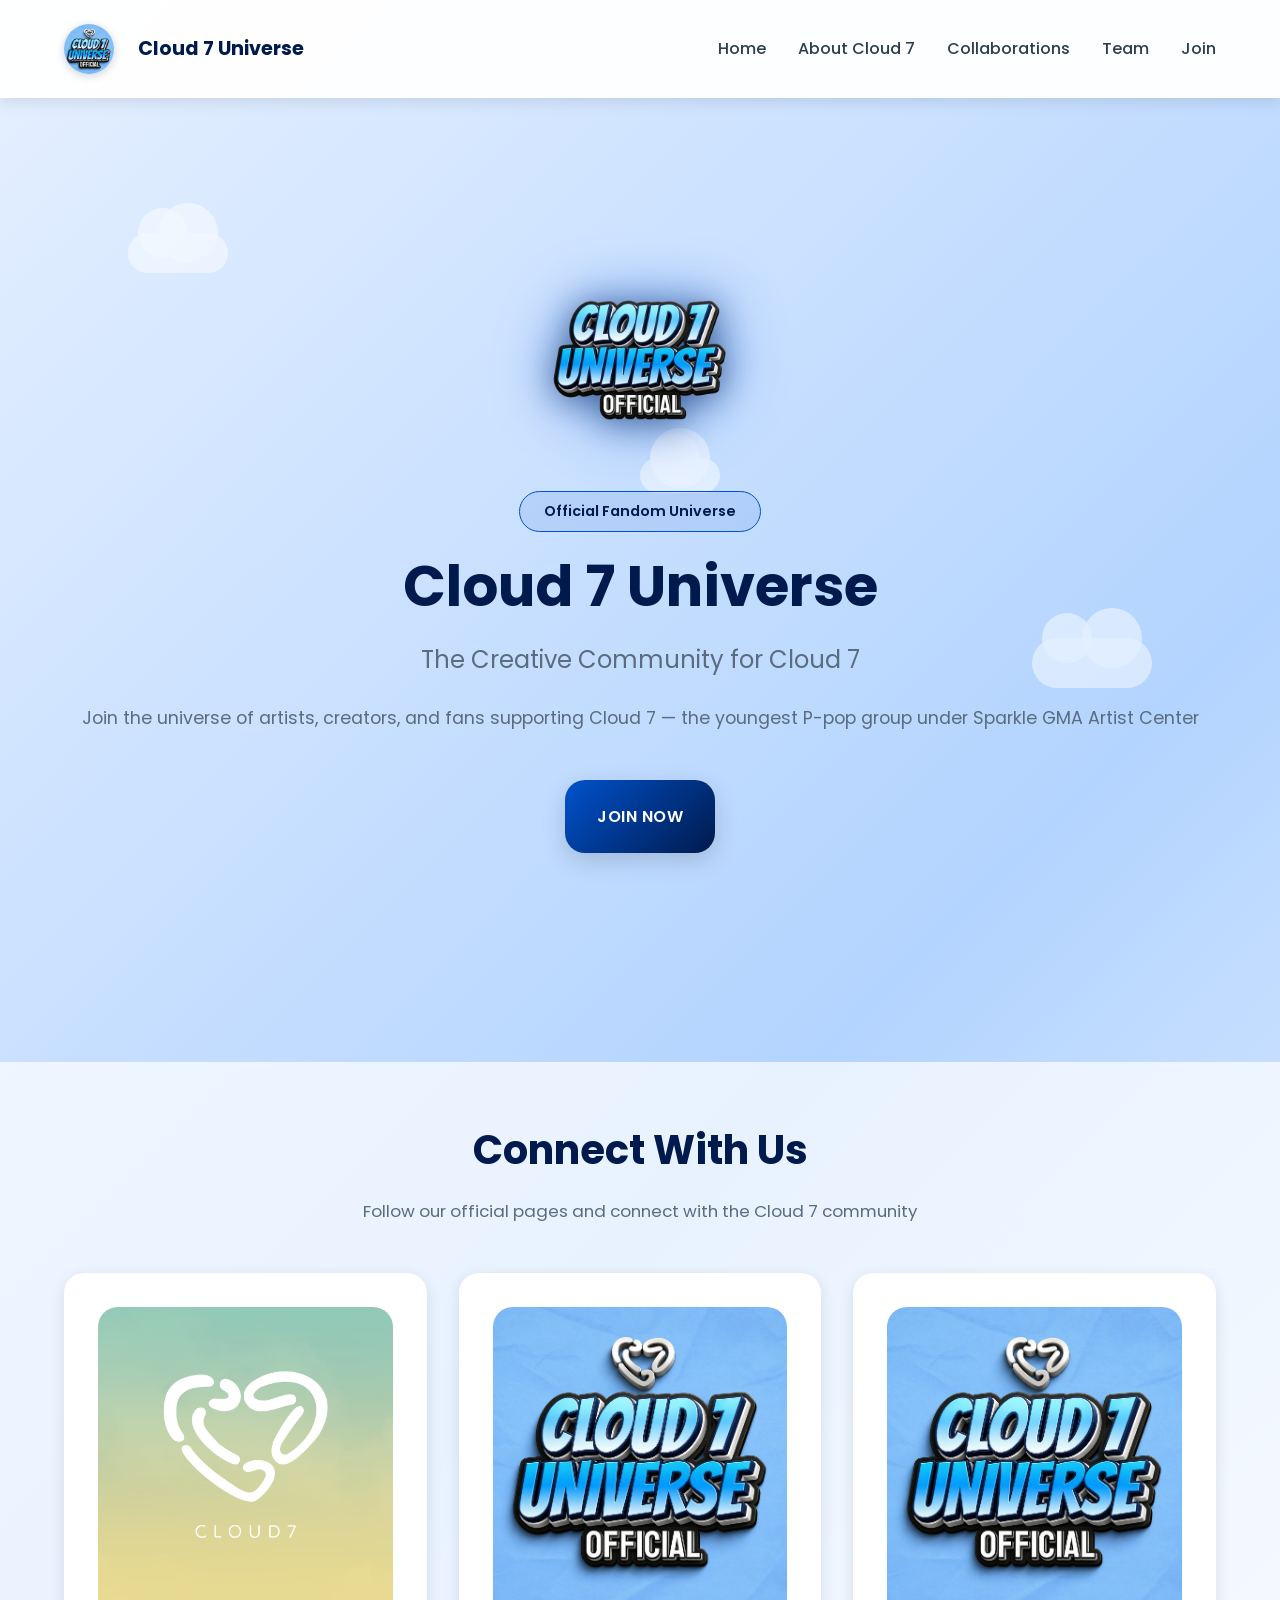
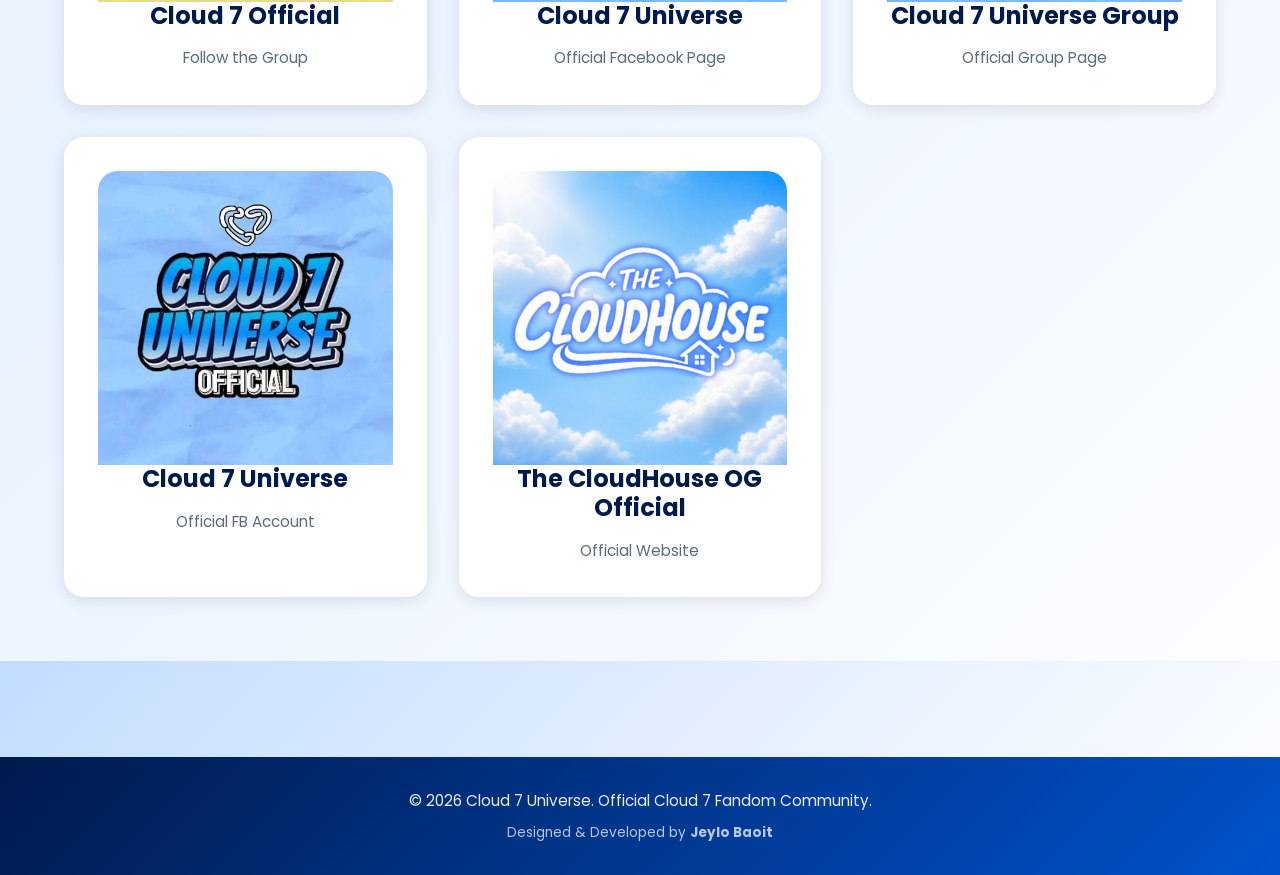
==== commit 8680a343: "Combined About and Cloud7 Section and fix navigation bar to align with the changes" ====
--- a/index.html
+++ b/index.html
@@ -50,8 +50,7 @@
             </button>
             <ul class="navbar__links" id="navbarLinks">
                 <li><a href="index.html" class="nav-link">Home</a></li>
-                <li><a href="about.html" class="nav-link">About</a></li>
-                <li><a href="cloud7.html" class="nav-link">Cloud 7</a></li>
+                <li><a href="about.html" class="nav-link">About Cloud 7</a></li>
                 <li><a href="collabs.html" class="nav-link">Collaborations</a></li>
                 <li><a href="team.html" class="nav-link">Team</a></li>
                 <li><a href="join.html" class="nav-link">Join</a></li>
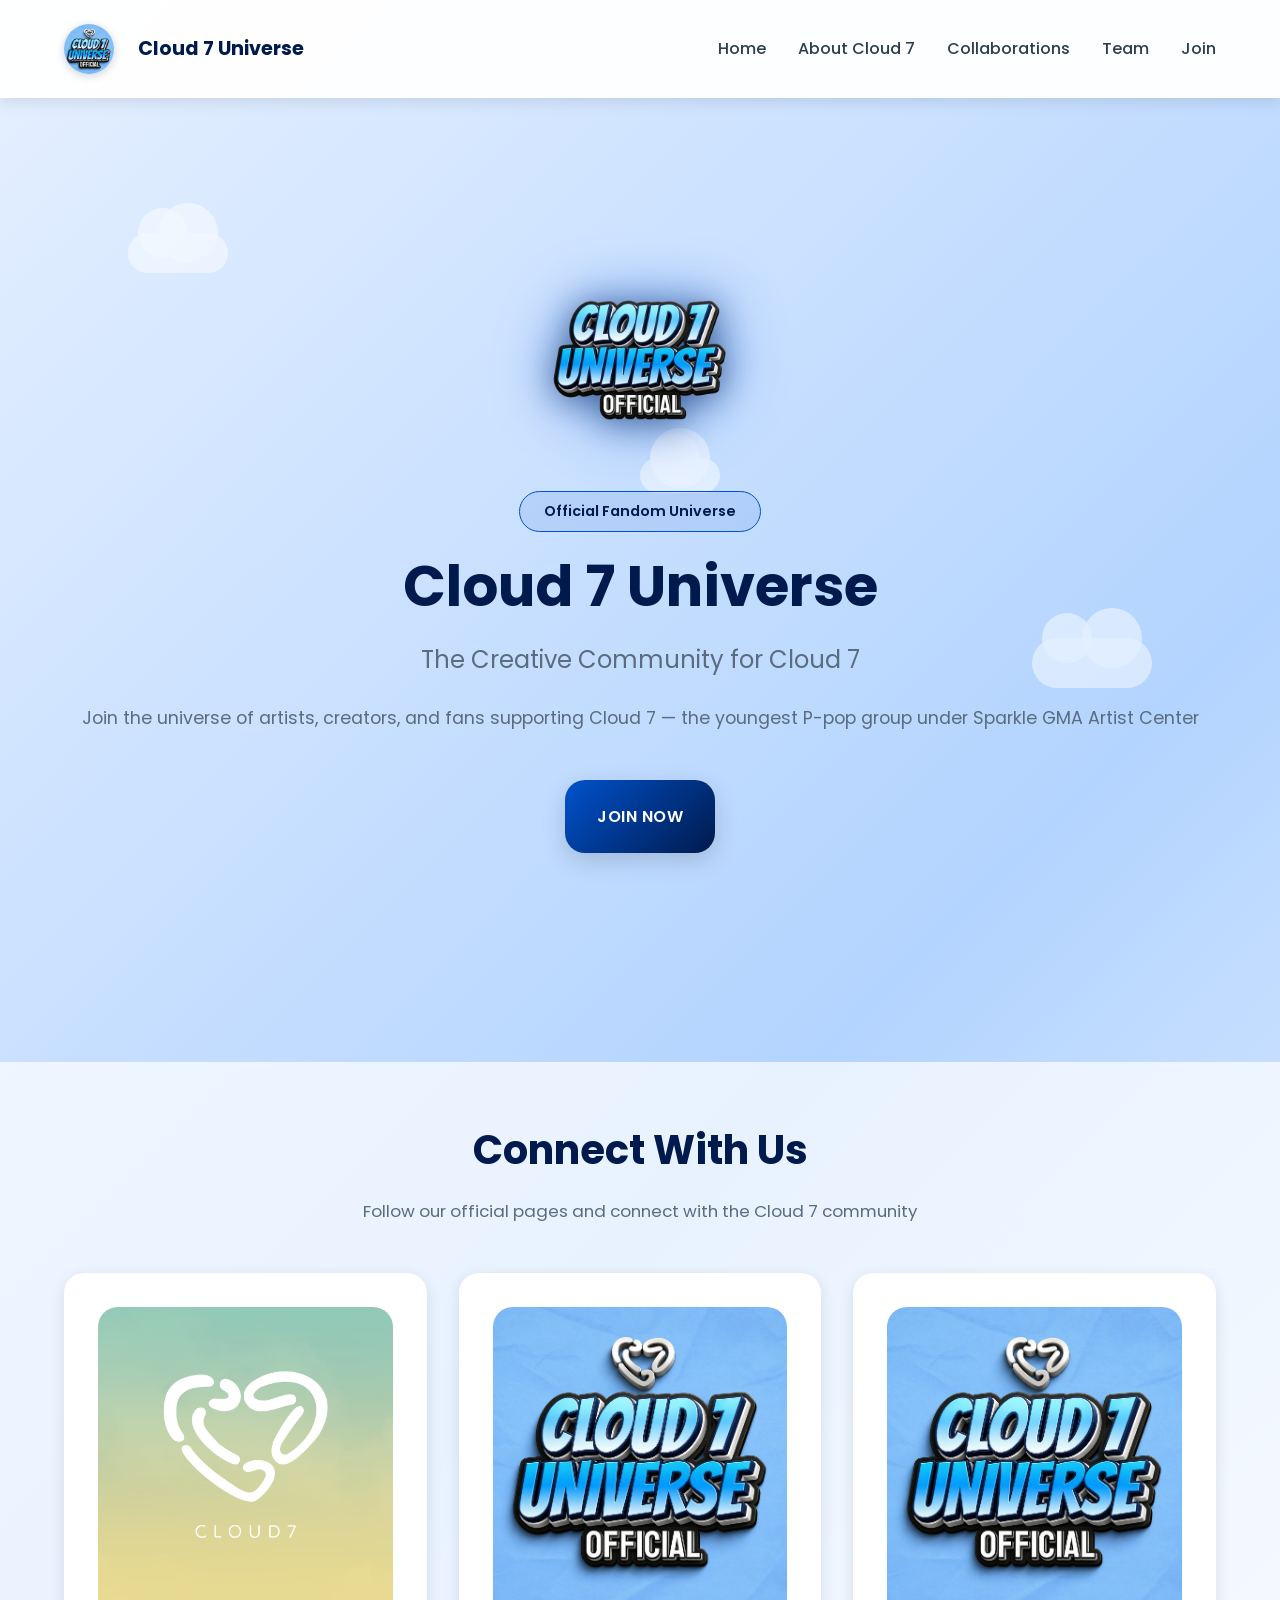
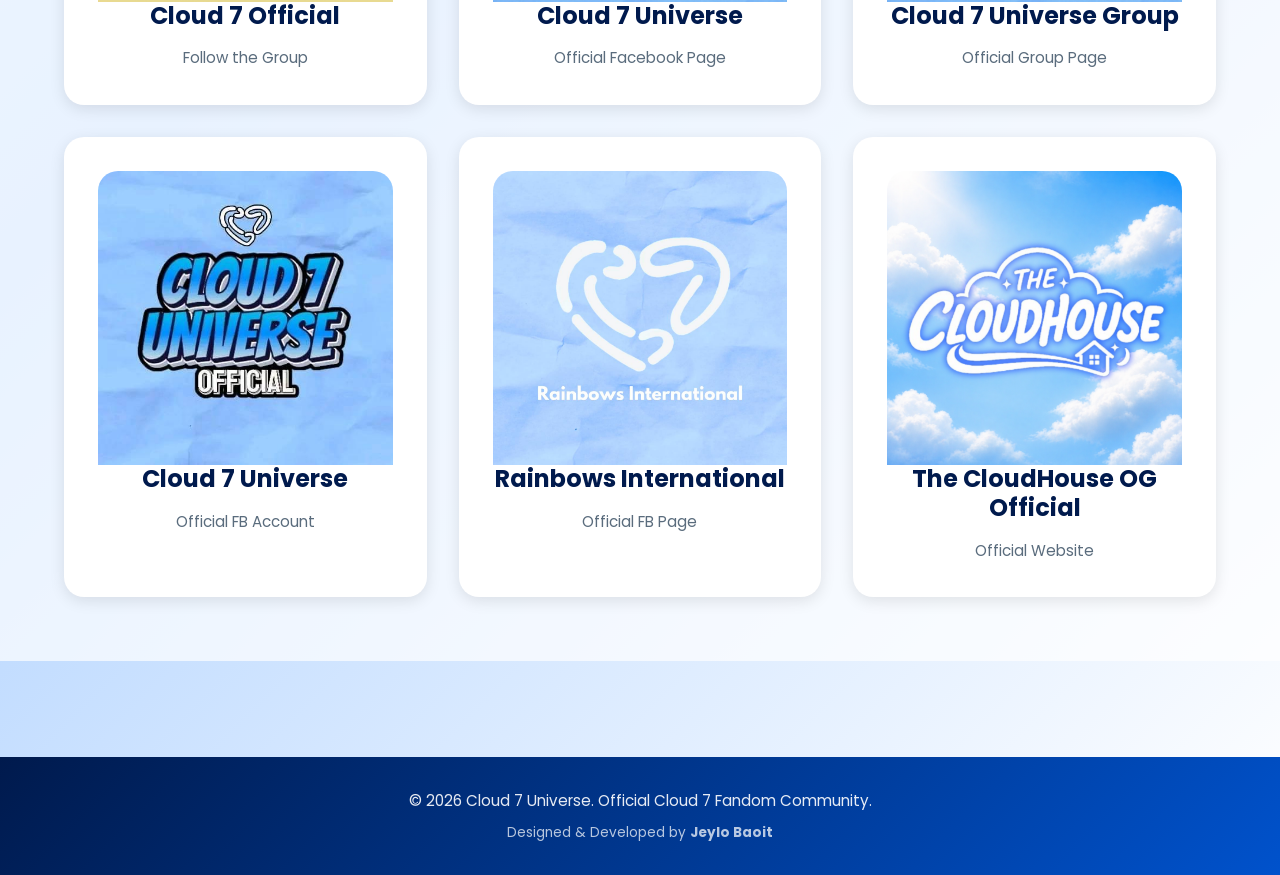
==== commit 43d861f4: "Add new collaboration "Rainbows International"" ====
--- a/index.html
+++ b/index.html
@@ -81,18 +81,21 @@
         </div>
     </section>
 
+    <!-- Ads Container -->
     <div class="container ad-wrapper">
         <div class="ad-desktop">
             <script>
-                atOptions = { 'key': '6c63495fec647797b8f79b1b82de79e2', 'format': 'iframe', 'height': 90, 'width': 728, 'params': {} };
+                atOptions = {'key': '7292fd1ac45b0df9895d6f853ee8dcb5', 'format': 'iframe', 'height': 90, 'width': 728, 'params': {}
+                };
             </script>
-            <script src="https://www.highperformanceformat.com/6c63495fec647797b8f79b1b82de79e2/invoke.js"></script>
+            <script src="https://www.highperformanceformat.com/7292fd1ac45b0df9895d6f853ee8dcb5/invoke.js"></script>
+
         </div>
         <div class="ad-mobile">
             <script>
-                atOptions = { 'key': '10fb9617601a5bcb033514410afb24b4', 'format': 'iframe', 'height': 50, 'width': 320, 'params': {} };
+                atOptions = {'key': '9b101c810363f1255a42b8e4538953a9', 'format': 'iframe', 'height': 50, 'width': 320, 'params': {}};
             </script>
-            <script src="https://www.highperformanceformat.com/10fb9617601a5bcb033514410afb24b4/invoke.js"></script>
+            <script src="https://www.highperformanceformat.com/9b101c810363f1255a42b8e4538953a9/invoke.js"></script>
         </div>
     </div>
 
@@ -127,9 +130,15 @@
                     <h3>Cloud 7 Universe</h3>
                     <p>Official FB Account</p>
                 </a>
+                <a href="https://www.facebook.com/share/1CnkNS4Lv4/?mibextid=wwXIfr" target="_blank"
+                    class="social-link-card">
+                    <img class="social-link-image" src="/assets/FandomLogo/rInternational.jpg" alt="Rainbows International FB Page">
+                    <h3>Rainbows International</h3>
+                    <p>Official FB Page</p>
+                </a>
                 <a href="https://tch-og.vercel.app/" target="_blank" class="social-link-card">
                     <img class="social-link-image" src="/assets/FandomLogo/TheCloudHouseOG.jpg"
-                        alt="Cloud 7 Universe Group Logo">
+                        alt="The Cloud House OG Official">
                     <h3>The CloudHouse OG Official</h3>
                     <p>Official Website</p>
                 </a>
@@ -137,18 +146,21 @@
         </div>
     </section>
 
+    <!-- Ads Container -->
     <div class="container ad-wrapper">
         <div class="ad-desktop">
             <script>
-                atOptions = { 'key': '6c63495fec647797b8f79b1b82de79e2', 'format': 'iframe', 'height': 90, 'width': 728, 'params': {} };
+                atOptions = {'key': '7292fd1ac45b0df9895d6f853ee8dcb5', 'format': 'iframe', 'height': 90, 'width': 728, 'params': {}
+                };
             </script>
-            <script src="https://www.highperformanceformat.com/6c63495fec647797b8f79b1b82de79e2/invoke.js"></script>
+            <script src="https://www.highperformanceformat.com/7292fd1ac45b0df9895d6f853ee8dcb5/invoke.js"></script>
+
         </div>
         <div class="ad-mobile">
             <script>
-                atOptions = { 'key': '10fb9617601a5bcb033514410afb24b4', 'format': 'iframe', 'height': 50, 'width': 320, 'params': {} };
+                atOptions = {'key': '9b101c810363f1255a42b8e4538953a9', 'format': 'iframe', 'height': 50, 'width': 320, 'params': {}};
             </script>
-            <script src="https://www.highperformanceformat.com/10fb9617601a5bcb033514410afb24b4/invoke.js"></script>
+            <script src="https://www.highperformanceformat.com/9b101c810363f1255a42b8e4538953a9/invoke.js"></script>
         </div>
     </div>
 
@@ -162,7 +174,7 @@
         </div>
     </footer>
 
-    <script src="https://pl29315299.profitablecpmratenetwork.com/f8/2f/6e/f82f6e07f75e69f4d3b2a79e939c2907.js"></script>
+    <script src="https://pl29323987.profitablecpmratenetwork.com/ac/52/42/ac52426c9bf36cacb4972601af2bf3f0.js"></script>
     <script src="js/script.js"></script>
 </body>
 
--- a/css/styles.css
+++ b/css/styles.css
@@ -1187,9 +1187,15 @@
 
 .collab-grid {
     display: grid;
-    grid-template-columns: repeat(auto-fit, minmax(350px, 1fr));
+    grid-template-columns: repeat(2, 1fr);
     gap: var(--spacing-xl);
     margin-bottom: var(--spacing-2xl);
+}
+
+@media (max-width: 768px) {
+    .collab-grid {
+        grid-template-columns: 1fr;
+    }
 }
 
 .collab-card {
@@ -1218,6 +1224,21 @@
     align-items: flex-start;
     margin-bottom: var(--spacing-lg);
     gap: var(--spacing-md);
+}
+
+.collab-card__title-group {
+    display: flex;
+    align-items: center;
+    gap: var(--spacing-md);
+    flex: 1;
+}
+
+.collab-card__logo {
+    width: 40px;
+    height: 40px;
+    object-fit: cover;
+    border-radius: var(--radius);
+    flex-shrink: 0;
 }
 
 .collab-card__title {
@@ -1253,6 +1274,20 @@
     color: var(--color-text-light);
     margin-bottom: var(--spacing-md);
     line-height: 1.8;
+}
+
+.collab-card__link {
+    display: inline-block;
+    color: var(--color-primary);
+    text-decoration: none;
+    font-weight: 600;
+    transition: var(--transition);
+    margin-top: var(--spacing-md);
+}
+
+.collab-card__link:hover {
+    color: var(--color-primary-dark);
+    transform: translateX(4px);
 }
 
 .collab-features {
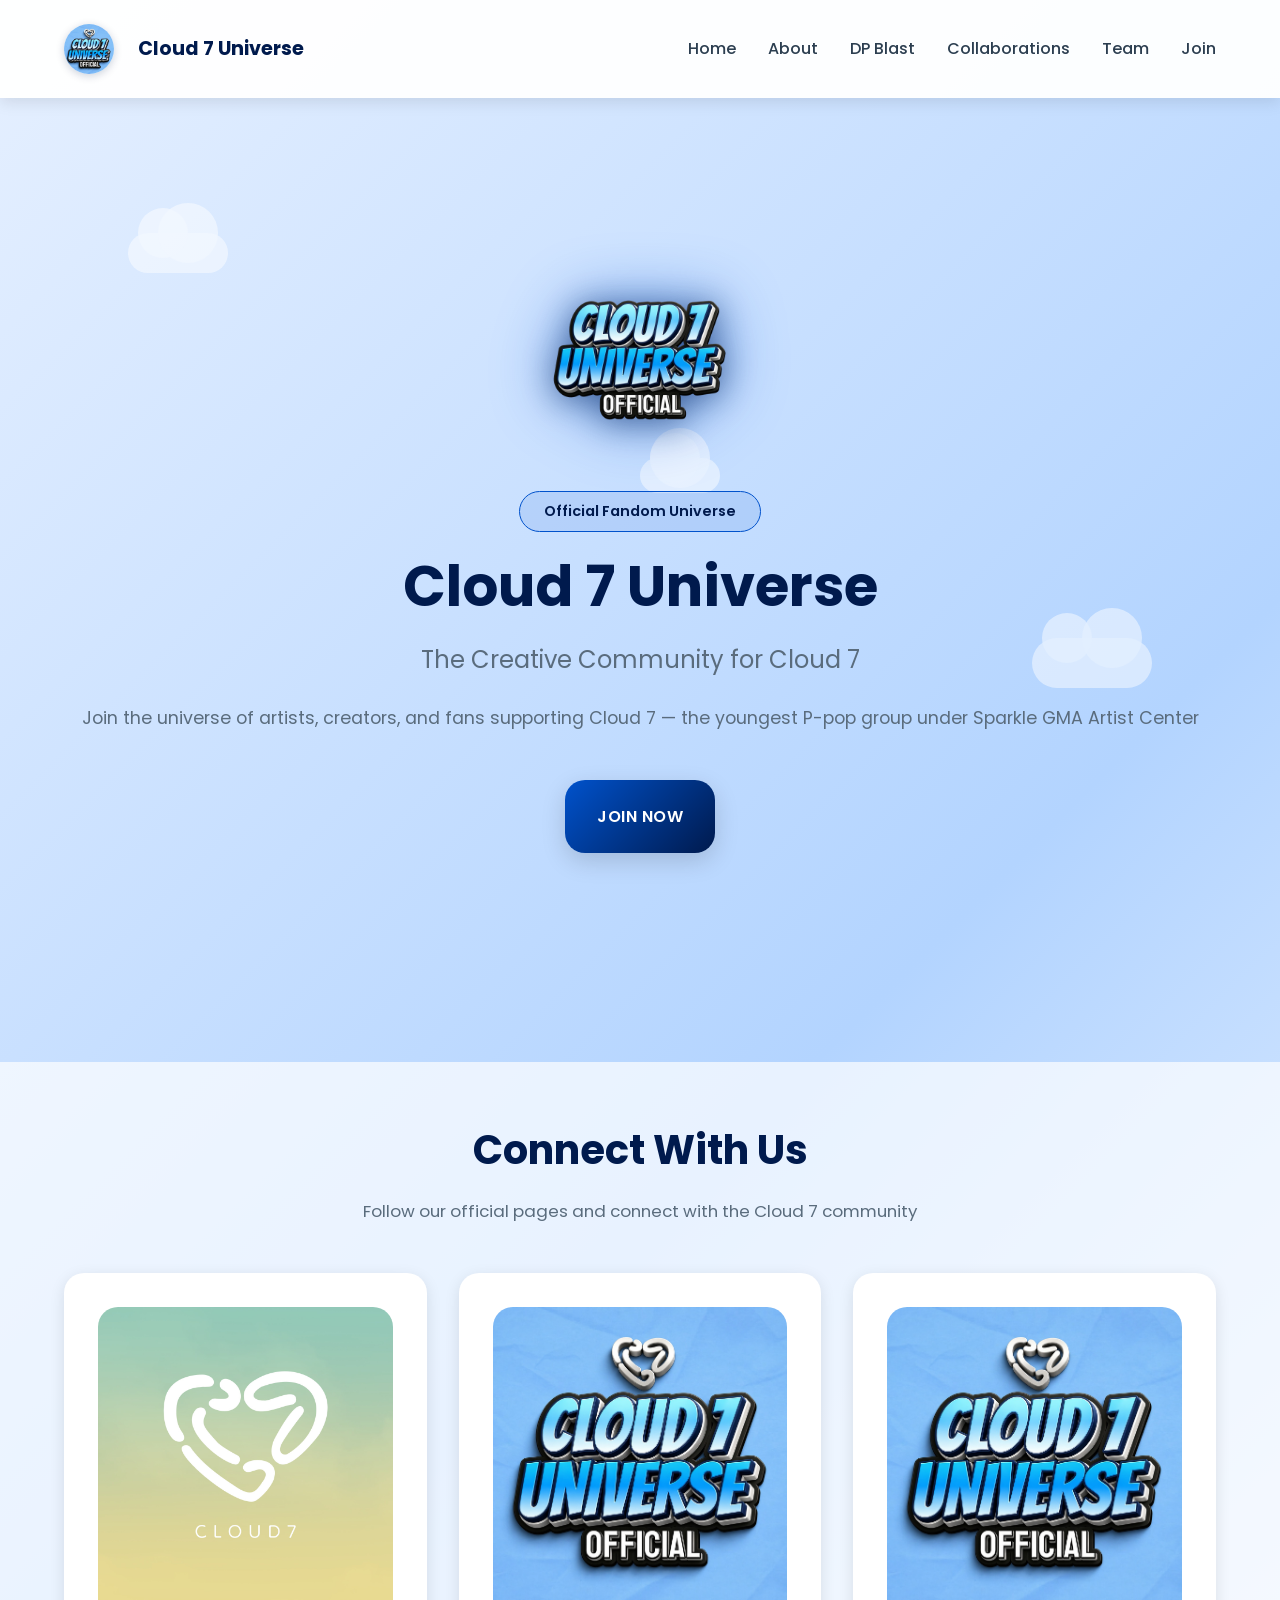
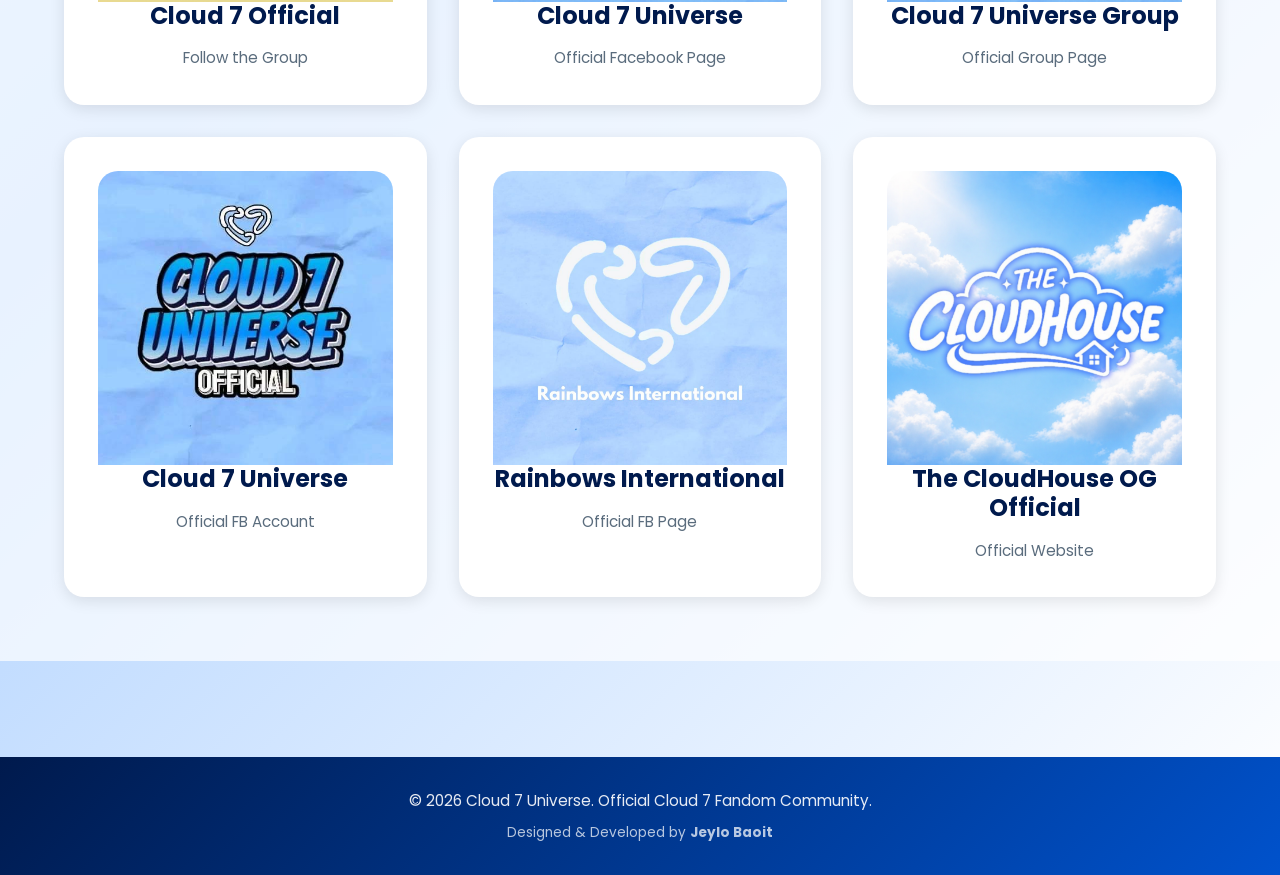
==== commit b23e9e04: "added dp-blast and update navigation links" ====
--- a/index.html
+++ b/index.html
@@ -50,7 +50,8 @@
             </button>
             <ul class="navbar__links" id="navbarLinks">
                 <li><a href="index.html" class="nav-link">Home</a></li>
-                <li><a href="about.html" class="nav-link">About Cloud 7</a></li>
+                <li><a href="about.html" class="nav-link">About</a></li>
+                <li><a href="dp-blast.html" class="nav-link">DP Blast</a></li>
                 <li><a href="collabs.html" class="nav-link">Collaborations</a></li>
                 <li><a href="team.html" class="nav-link">Team</a></li>
                 <li><a href="join.html" class="nav-link">Join</a></li>
--- a/css/styles.css
+++ b/css/styles.css
@@ -332,8 +332,8 @@
 }
 
 .btn--primary {
+    color: var(--color-white);
     background: linear-gradient(135deg, var(--color-primary) 0%, var(--color-primary-dark) 100%);
-    color: var(--color-white);
     box-shadow: var(--shadow-lg);
 }
 
@@ -2086,4 +2086,142 @@
 /* If used inside the badge wrapper */
 .team-card__image-wrapper .avatar-placeholder {
     margin-bottom: 0; 
+}
+
+/* --- DP Blast Frame Styles --- */
+.dp-workspace {
+    padding: var(--spacing-2xl) 0;
+    background: rgba(255, 255, 255, 0.7);
+}
+
+.dp-layout {
+    display: grid;
+    grid-template-columns: 1fr 1.5fr;
+    gap: var(--spacing-2xl);
+    align-items: start;
+}
+
+.dp-controls {
+    background: var(--color-white);
+    padding: var(--spacing-xl);
+    border-radius: var(--radius-lg);
+    box-shadow: var(--shadow);
+}
+
+.dp-controls h2, h4 {
+    color: var(--color-primary-dark);
+    margin-bottom: var(--spacing-sm);
+}
+
+.control-group {
+    margin: var(--spacing-xl) 0;
+}
+
+.control-group label {
+    font-weight: 600;
+    color: var(--color-text);
+    margin-bottom: var(--spacing-xs);
+    display: block;
+}
+
+input[type="range"] {
+    width: 100%;
+    margin-top: var(--spacing-sm);
+    accent-color: var(--color-primary-dark);
+}
+
+.dp-preview {
+    background: var(--color-white);
+    padding: var(--spacing-md);
+    border-radius: var(--radius-lg);
+    box-shadow: var(--shadow);
+    display: flex;
+    justify-content: center;
+    align-items: center;
+}
+
+#dpCanvas {
+    max-width: 100%;
+    height: auto;
+    aspect-ratio: 1 / 1;
+    border-radius: var(--radius);
+    background: url('[data-uri]'); /* Transparency checkerboard */
+    cursor: grab;
+    background-color: var(--color-primary);
+}
+
+#dpCanvas:active {
+    cursor: grabbing;
+}
+
+.download-btn {
+    width: 100%;
+}
+
+.download-btn:disabled {
+    opacity: 0.5;
+    cursor: not-allowed;
+    transform: none;
+    box-shadow: none;
+}
+
+@media (max-width: 768px) {
+    .dp-layout {
+        grid-template-columns: 1fr;
+    }
+
+    .dp-controls {
+        order: 2;
+    }
+
+    .dp-preview {
+        order: 1;
+    }
+}
+
+/* Rules Modal - Updated Theme */
+.rules-modal__content {
+    background: var(--color-white);
+    padding: var(--spacing-xl);
+    border-radius: var(--radius-lg);
+    box-shadow: 0 10px 40px rgba(0, 0, 0, 0.2);
+}
+
+.rules-section h3 {
+    color: var(--color-primary-dark);
+}
+
+.tag-item {
+    background: linear-gradient(135deg, rgba(0, 82, 204, 0.1), rgba(0, 191, 255, 0.1));
+    border: 1px solid rgba(0, 82, 204, 0.2);
+    color: var(--color-text);
+}
+
+/* Animations */
+@keyframes float {
+    0%, 100% { transform: translateX(0px); }
+    50% { transform: translateX(30px); }
+}
+
+@keyframes pulse-badge {
+    0% { box-shadow: 0 0 0 0 rgba(255, 165, 0, 0.5); }
+    70% { box-shadow: 0 0 0 10px rgba(255, 165, 0, 0); }
+    100% { box-shadow: 0 0 0 0 rgba(255, 165, 0, 0); }
+}
+
+/* Responsive Overrides */
+@media (max-width: 768px) {
+    .navbar__toggle { display: flex; }
+    .navbar__links {
+        display: none;
+        flex-direction: column;
+        position: absolute;
+        top: 100%;
+        left: 0;
+        right: 0;
+        background: white;
+        padding: var(--spacing-lg);
+    }
+    .navbar__links.active { display: flex; }
+    .dp-layout { grid-template-columns: 1fr; }
 }
